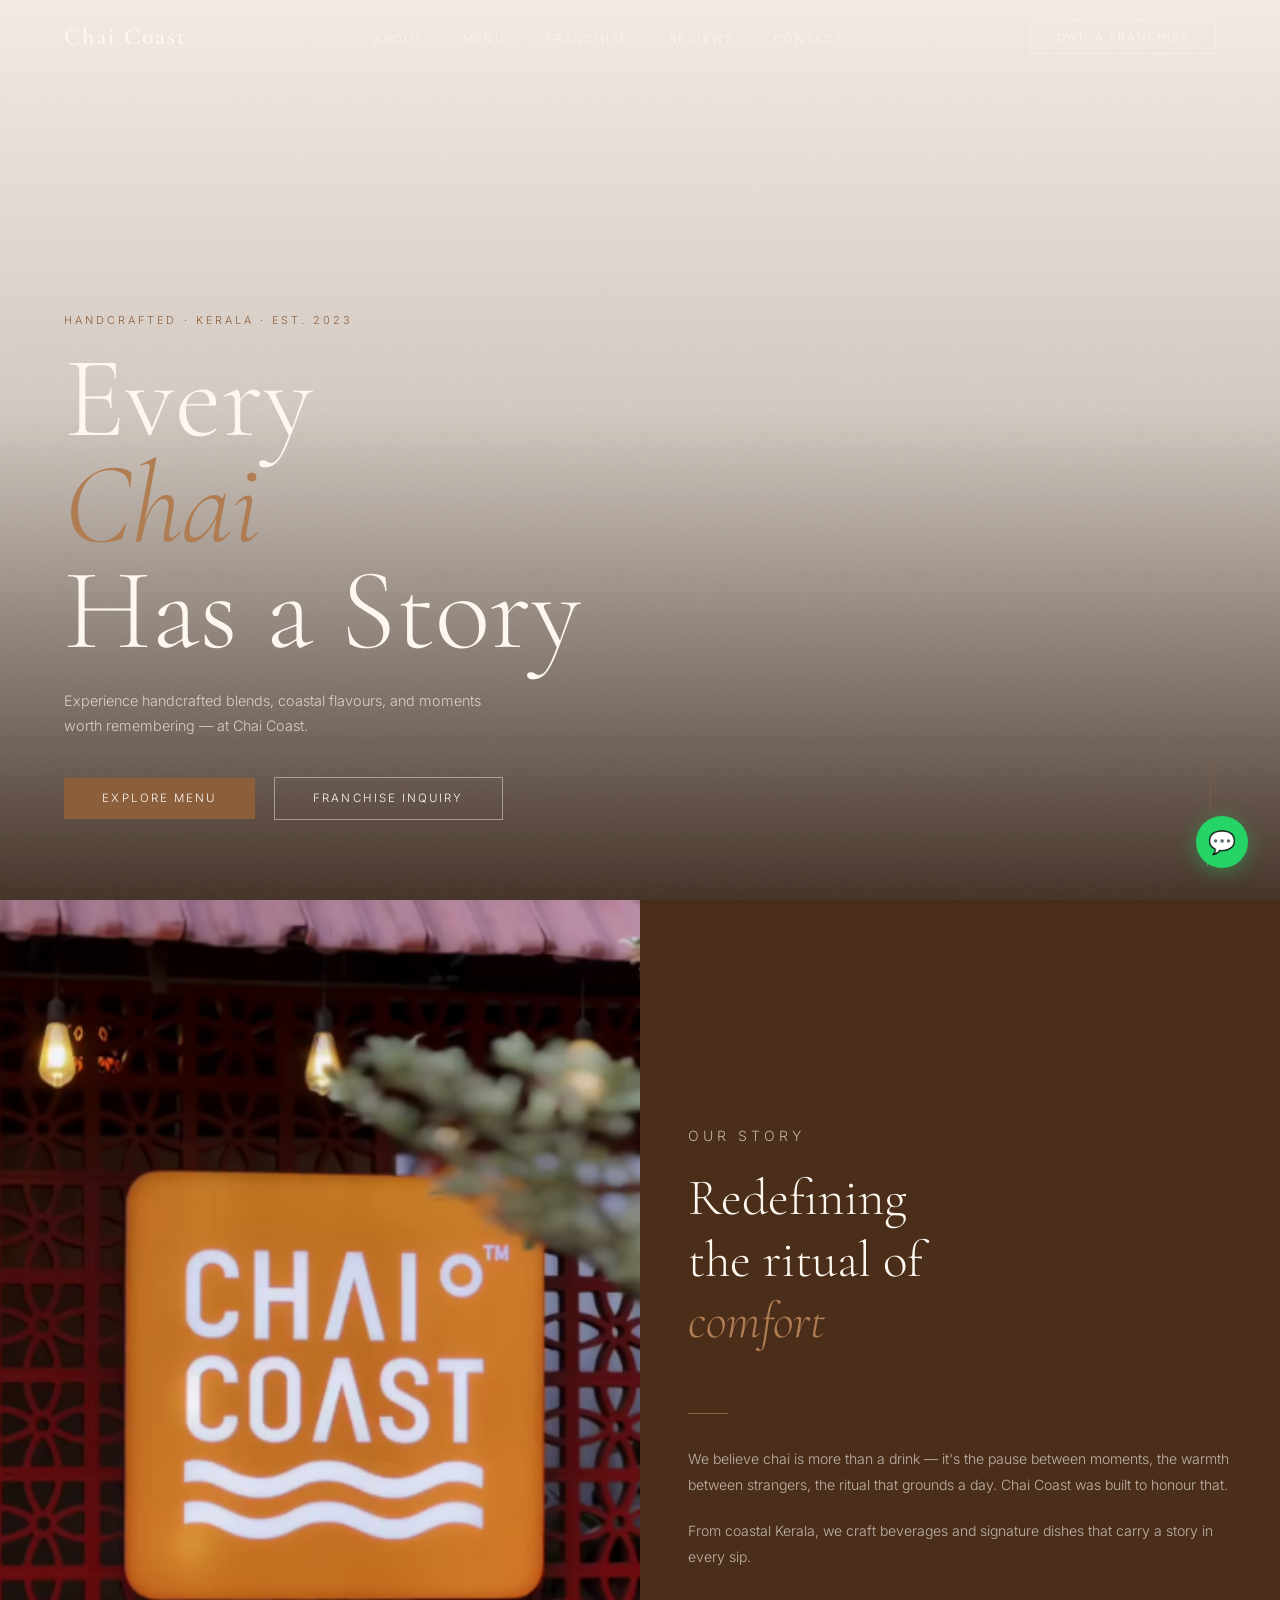
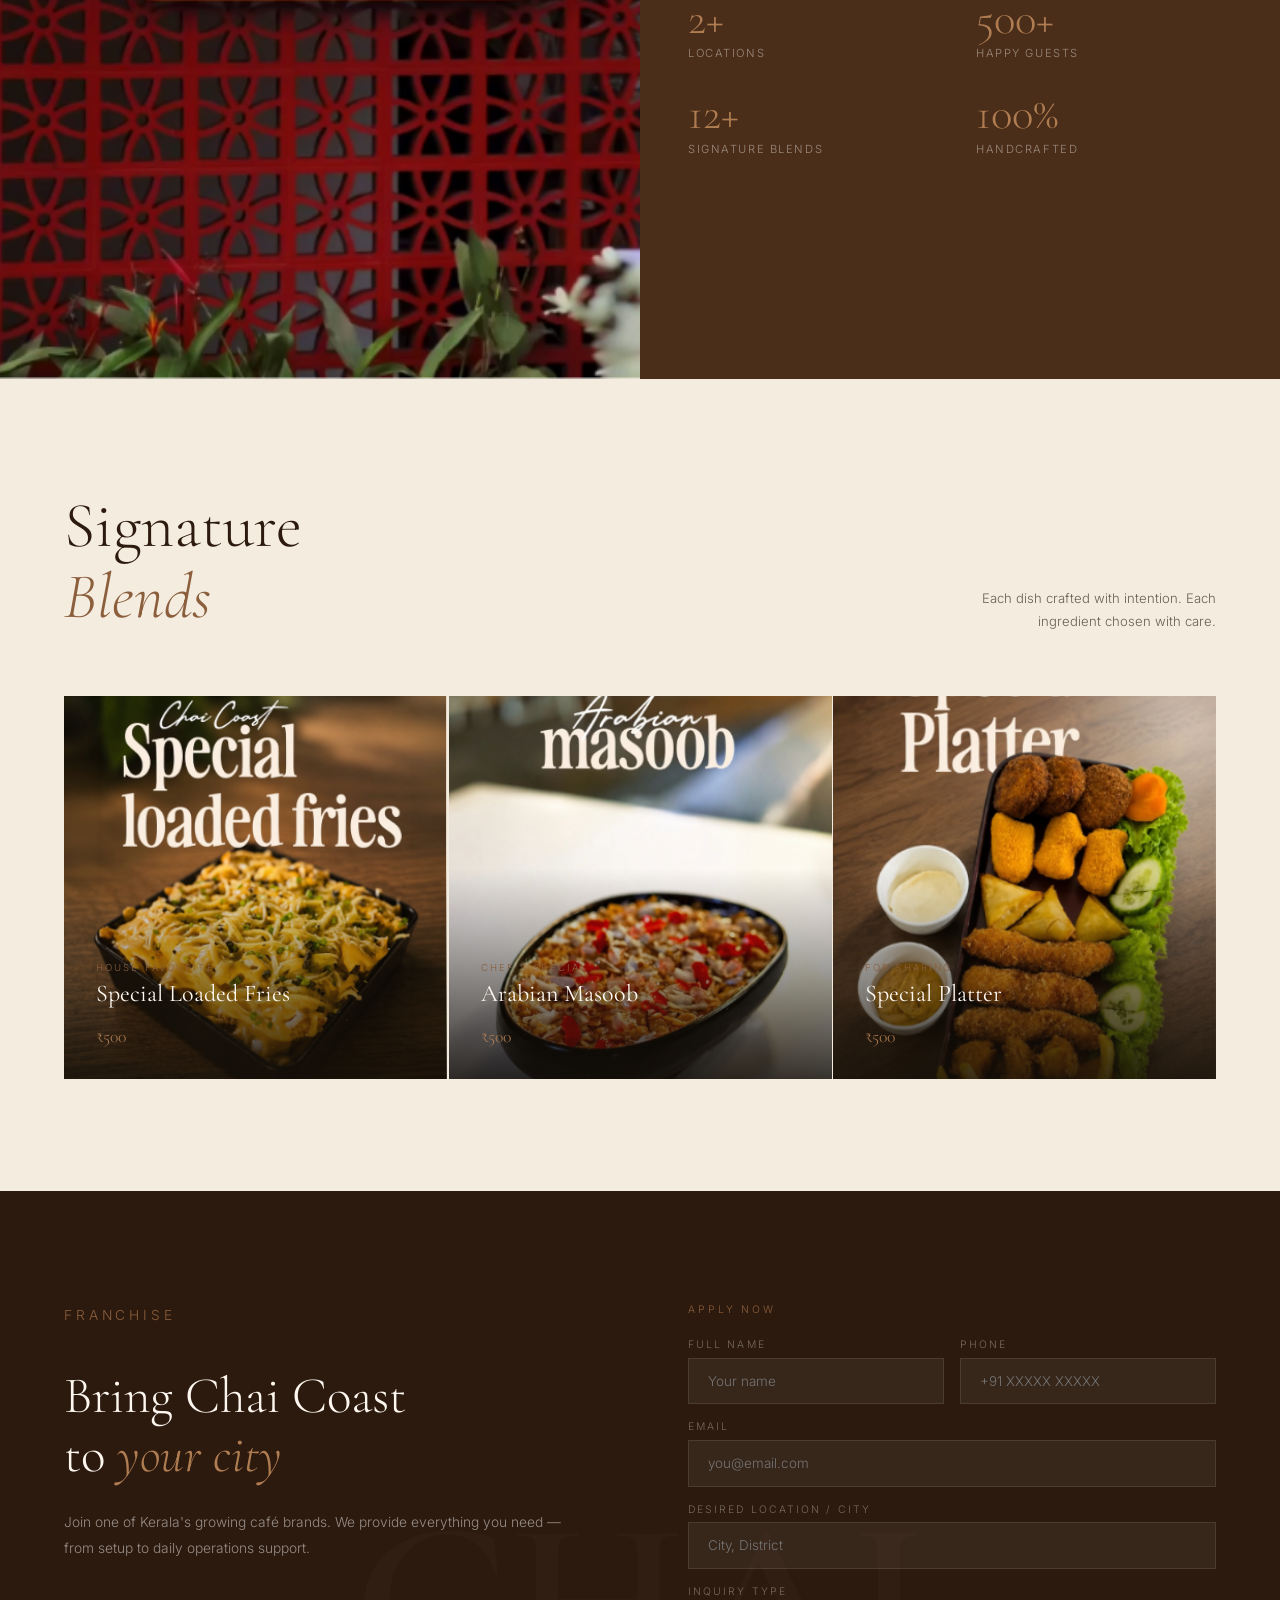
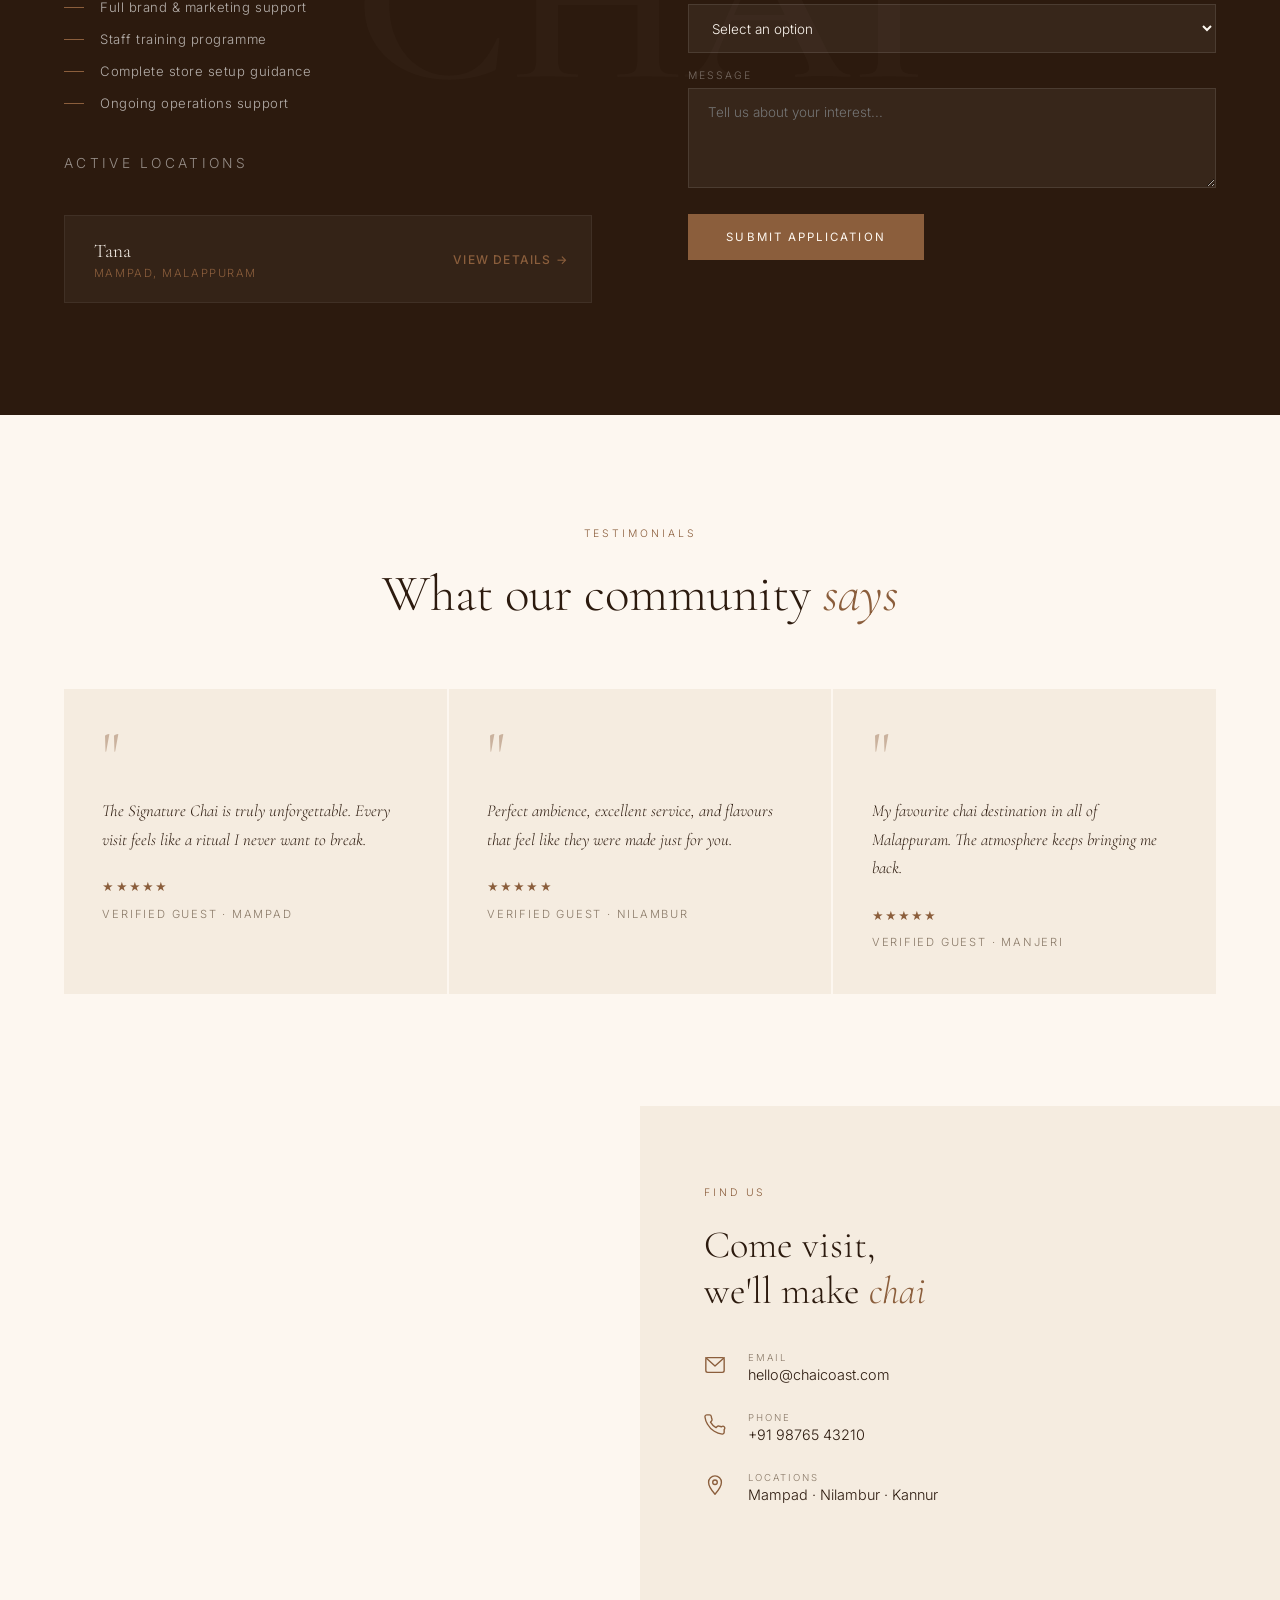
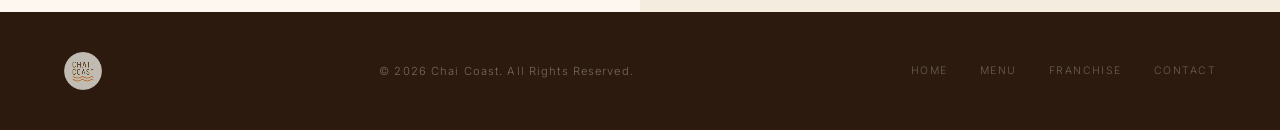
==== index.html @ b6e5e439 "Initial Commit" ====
<!DOCTYPE html>
<html lang="en">
<head>
  <meta charset="UTF-8" />
  <meta name="viewport" content="width=device-width, initial-scale=1.0"/>
  <title>Chai Coast | Every Chai Has a Story</title>
  <link rel="preconnect" href="https://fonts.googleapis.com"/>
  <link rel="preconnect" href="https://fonts.gstatic.com" crossorigin/>
  <link href="https://fonts.googleapis.com/css2?family=Cormorant+Garamond:ital,wght@0,300;0,400;0,600;1,300;1,400&family=Inter:wght@300;400;500&display=swap" rel="stylesheet"/>
  <link rel="stylesheet" href="style.css" />
  <link rel="shortcut icon" href="assets/favicon.png" type="image/png">
</head>
<body>

<!-- NAV -->
<nav id="navbar">
  <a href="#home" class="nav-logo">Chai Coast</a>
  <div class="hamburger" id="hamburger">
    <span></span>
    <span></span>
    <span></span>
  </div>
  <ul class="nav-links" id="navLinks">
    <li><a href="#about">About</a></li>
    <li><a href="#menu">Menu</a></li>
    <li><a href="#franchise">Franchise</a></li>
    <li><a href="#reviews">Reviews</a></li>
    <li><a href="#contact">Contact</a></li>
  </ul>
  <a href="#franchise" class="nav-cta">Own a Franchise</a>
</nav>

<!-- HERO -->
<section id="home">
  <div class="hero-bg">
    <!-- VIDEO HERO: add assets/hero-video.mp4 to auto-play video instead of photo -->
    <video id="heroVideo" autoplay muted loop playsinline poster="chai-glass.mp4">
      <source src="assets/chaiglass.mp4" type="video/mp4"/>
    </video>
    <div class="hero-photo-fallback"></div>
  </div>
  <div class="hero-grain"></div>
  <div class="hero-content">
    <p class="hero-eyebrow">Handcrafted · Kerala · Est. 2023</p>
    <h1 class="hero-title">Every<br><em>Chai</em><br>Has a Story</h1>
    <p class="hero-sub">Experience handcrafted blends, coastal flavours, and moments worth remembering — at Chai Coast.</p>
    <div class="hero-actions">
      <a href="#menu" class="btn-primary">Explore Menu</a>
      <a href="#franchise" class="btn-ghost">Franchise Inquiry</a>
    </div>
  </div>
  <div class="hero-scroll">
    <div class="scroll-line"></div>
    <span>Scroll</span>
  </div>
</section>

<!-- ABOUT -->
<section id="about">
  <div class="about-img reveal">
    <img src="assets/missionVission.png" alt="Chai Coast atmosphere" loading="lazy"/>
  </div>
  <div class="about-text">
    <p class="section-label reveal">Our Story</p>
    <h2 class="reveal reveal-delay-1">Redefining<br>the ritual of<br><em>comfort</em></h2>
    <div class="about-divider reveal reveal-delay-1"></div>
    <p class="reveal reveal-delay-2">We believe chai is more than a drink — it's the pause between moments, the warmth between strangers, the ritual that grounds a day. Chai Coast was built to honour that.</p>
    <p class="reveal reveal-delay-2">From coastal Kerala, we craft beverages and signature dishes that carry a story in every sip.</p>
    <div class="about-stats reveal reveal-delay-3">
      <div>
        <div class="stat-num">2+</div>
        <div class="stat-label">Locations</div>
      </div>
      <div>
        <div class="stat-num">500+</div>
        <div class="stat-label">Happy Guests</div>
      </div>
      <div>
        <div class="stat-num">12+</div>
        <div class="stat-label">Signature Blends</div>
      </div>
      <div>
        <div class="stat-num">100%</div>
        <div class="stat-label">Handcrafted</div>
      </div>
    </div>
  </div>
</section>

<!-- MENU -->
<section id="menu">
  <div class="menu-header">
    <h2 class="reveal">Signature<br><em>Blends</em></h2>
    <p class="reveal reveal-delay-1">Each dish crafted with intention. Each ingredient chosen with care.</p>
  </div>
  <div class="menu-grid">
    <div class="menu-item reveal">
      <img src="assets/loadedFries.png" alt="Special Loaded Fries" loading="lazy"/>
      <div class="menu-overlay">
        <span class="menu-tag">House Favourite</span>
        <div class="menu-name">Special Loaded Fries</div>
        <div class="menu-desc">Golden fries, rich cheese, our signature seasoning blend.</div>
        <div class="menu-price">₹500</div>
      </div>
    </div>
    <div class="menu-item reveal reveal-delay-1">
      <img src="assets/masoob.png" alt="Arabian Masoob" loading="lazy"/>
      <div class="menu-overlay">
        <span class="menu-tag">Chef's Special</span>
        <div class="menu-name">Arabian Masoob</div>
        <div class="menu-desc">Banana, cream, and nuts — a traditional dessert elevated.</div>
        <div class="menu-price">₹500</div>
      </div>
    </div>
    <div class="menu-item reveal reveal-delay-2">
      <img src="assets/platter.png" alt="Special Platter" loading="lazy"/>
      <div class="menu-overlay">
        <span class="menu-tag">For Sharing</span>
        <div class="menu-name">Special Platter</div>
        <div class="menu-desc">A curated mix of snacks, fries, and house dips.</div>
        <div class="menu-price">₹500</div>
      </div>
    </div>
  </div>
</section>

<!-- FRANCHISE -->
<section id="franchise">
  <div class="franchise-bg-text">CHAI</div>
  <div class="franchise-inner">
    <div class="franchise-left">
      <p class="section-label reveal">Franchise</p>
      <h2 class="reveal reveal-delay-1">Bring Chai Coast<br>to <em>your city</em></h2>
      <p class="reveal reveal-delay-2">Join one of Kerala's growing café brands. We provide everything you need — from setup to daily operations support.</p>
      <ul class="perks reveal reveal-delay-2">
        <li>Full brand & marketing support</li>
        <li>Staff training programme</li>
        <li>Complete store setup guidance</li>
        <li>Ongoing operations support</li>
      </ul>

      <div class="franchise-locations reveal reveal-delay-3">
        <p class="loc-label">Active Locations</p>
        <div class="loc-cards">
          <a href="tana-location.html" style="text-decoration: none; display: block; position: relative;">
            <div class="loc-card" style="padding-right: 8rem;">
              <div class="loc-name">Tana</div>
              <div class="loc-city">Mampad, Malappuram</div>
              <div style="position: absolute; right: 1.5rem; top: 50%; transform: translateY(-50%); color: var(--gold); font-size: 0.75rem; letter-spacing: 0.1em; text-transform: uppercase; font-weight: 500;">View Details →</div>
            </div>
          </a>
        </div>
      </div>
    </div>

    <div>
      <p class="section-label reveal" style="color: var(--gold);">Apply Now</p>
      <div class="franchise-form reveal reveal-delay-1">
        <div class="form-row">
          <div class="form-group">
            <label for="fname">Full Name</label>
            <input type="text" id="fname" placeholder="Your name"/>
          </div>
          <div class="form-group">
            <label for="fphone">Phone</label>
            <input type="tel" id="fphone" placeholder="+91 XXXXX XXXXX"/>
          </div>
        </div>
        <div class="form-group">
          <label for="femail">Email</label>
          <input type="email" id="femail" placeholder="you@email.com"/>
        </div>
        <div class="form-group">
          <label for="fcity">Desired Location / City</label>
          <input type="text" id="fcity" placeholder="City, District"/>
        </div>
        <div class="form-group">
          <label for="finquiry">Inquiry Type</label>
          <select id="finquiry">
            <option value="">Select an option</option>
            <option>Franchise Inquiry</option>
            <option>General Inquiry</option>
          </select>
        </div>
        <div class="form-group">
          <label for="fmsg">Message</label>
          <textarea id="fmsg" placeholder="Tell us about your interest..."></textarea>
        </div>
        <button class="btn-submit" onclick="submitForm()">Submit Application</button>
        <div class="form-success" id="formSuccess">✓ Application received. We'll be in touch shortly.</div>
      </div>
    </div>
  </div>
</section>

<!-- REVIEWS -->
<section id="reviews">
  <div class="reviews-header">
    <p class="section-label reveal">Testimonials</p>
    <h2 class="reveal reveal-delay-1">What our community <em>says</em></h2>
  </div>
  <div class="reviews-grid">
    <div class="review-card reveal">
      <div class="review-quote">"</div>
      <p class="review-text">The Signature Chai is truly unforgettable. Every visit feels like a ritual I never want to break.</p>
      <div class="review-stars">★★★★★</div>
      <div class="review-name">Verified Guest · Mampad</div>
    </div>
    <div class="review-card reveal reveal-delay-1">
      <div class="review-quote">"</div>
      <p class="review-text">Perfect ambience, excellent service, and flavours that feel like they were made just for you.</p>
      <div class="review-stars">★★★★★</div>
      <div class="review-name">Verified Guest · Nilambur</div>
    </div>
    <div class="review-card reveal reveal-delay-2">
      <div class="review-quote">"</div>
      <p class="review-text">My favourite chai destination in all of Malappuram. The atmosphere keeps bringing me back.</p>
      <div class="review-stars">★★★★★</div>
      <div class="review-name">Verified Guest · Manjeri</div>
    </div>
  </div>
</section>

<!-- CONTACT -->
<section id="contact">
  <div class="contact-map">
    <iframe
      src="https://www.google.com/maps/embed?pb=!1m18!1m12!1m3!1d3913.733296612082!2d76.06403399999999!3d11.207358!2m3!1f0!2f0!3f0!3m2!1i1024!2i768!4f13.1!3m3!1m2!1s0x3ba6470068281ad3%3A0x3e29abfb1c64a05d!2sChai%20Coast!5e0!3m2!1sen!2sin!4v1782309795916!5m2!1sen!2sin"
      allowfullscreen loading="lazy"
      referrerpolicy="no-referrer-when-downgrade">
    </iframe>
  </div>
  <div class="contact-info">
    <p class="section-label reveal">Find Us</p>
    <h2 class="reveal reveal-delay-1">Come visit,<br>we'll make <em>chai</em></h2>
    <div class="contact-item reveal reveal-delay-2">
      <div class="contact-icon"><svg viewBox="0 0 24 24"><rect x="2" y="4" width="20" height="16" rx="2"/><polyline points="2,4 12,13 22,4"/></svg></div>
      <div>
        <div class="contact-item-label">Email</div>
        <div class="contact-item-val"><a href="mailto:hello@chaicoast.com">hello@chaicoast.com</a></div>
      </div>
    </div>
    <div class="contact-item reveal reveal-delay-2">
      <div class="contact-icon"><svg viewBox="0 0 24 24"><path d="M22 16.92v3a2 2 0 0 1-2.18 2 19.79 19.79 0 0 1-8.63-3.07A19.5 19.5 0 0 1 4.07 11.5 19.79 19.79 0 0 1 1 2.96 2 2 0 0 1 2.96 1h3a2 2 0 0 1 2 1.72c.127.96.361 1.903.7 2.81a2 2 0 0 1-.45 2.11L7.09 8.91a16 16 0 0 0 6 6l1.27-1.27a2 2 0 0 1 2.11-.45c.907.339 1.85.573 2.81.7A2 2 0 0 1 22 16.92z"/></svg></div>
      <div>
        <div class="contact-item-label">Phone</div>
        <div class="contact-item-val"><a href="tel:+919876543210">+91 98765 43210</a></div>
      </div>
    </div>
    <div class="contact-item reveal reveal-delay-3">
      <div class="contact-icon"><svg viewBox="0 0 24 24"><path d="M12 2C8.13 2 5 5.13 5 9c0 5.25 7 13 7 13s7-7.75 7-13c0-3.87-3.13-7-7-7z"/><circle cx="12" cy="9" r="2.5"/></svg></div>
      <div>
        <div class="contact-item-label">Locations</div>
        <div class="contact-item-val">Mampad · Nilambur · Kannur</div>
      </div>
    </div>
  </div>
</section>

<!-- FOOTER -->
<footer>
  <div class="footer-logo"><img src="assets/favicon.png" alt="Chai Coast" class="logo-img logo-img--footer"/></div>
  <div class="footer-copy">© 2026 Chai Coast. All Rights Reserved.</div>
  <div class="footer-links">
    <a href="#home">Home</a>
    <a href="#menu">Menu</a>
    <a href="#franchise">Franchise</a>
    <a href="#contact">Contact</a>
  </div>
</footer>

<!-- FLOATING BUTTONS -->
<a href="https://wa.me/919876543210" class="wa-btn" target="_blank" rel="noopener" aria-label="WhatsApp">💬</a>
<div class="top-btn" id="topBtn" onclick="window.scrollTo({top:0,behavior:'smooth'})" aria-label="Back to top">↑</div>

<script src="script.js"></script>
</body>
</html>
---- style.css ----
*, *::before, *::after { margin: 0; padding: 0; box-sizing: border-box; }

:root {
  --ink:      #2c1a0e;
  --cream:    #f5ece0;
  --mist:     #ede0ce;
  --gold:     #8b5e3c;
  --gold-lt:  #b07d52;
  --sage:     #4a2e1a;
  --white:    #fdf7f0;
  --f-display: 'Cormorant Garamond', Georgia, serif;
  --f-body:    'Inter', system-ui, sans-serif;
}

html { scroll-behavior: smooth; }

body {
  background: var(--white);
  color: var(--ink);
  font-family: var(--f-body);
  font-weight: 300;
  overflow-x: hidden;
}


/* ── LOGO IMAGE ── */
.logo-img {
  height: 44px; width: auto;
  object-fit: contain;
  display: block;
  /* logo has cream bg — blend it away on dark surfaces */
  mix-blend-mode: normal;
}
.logo-img--footer {
  height: 38px;
  opacity: 0.7;
  filter: brightness(1.6) sepia(0.3);
}
/* on scrolled nav (light bg) logo looks natural */
nav.scrolled .logo-img { filter: none; }
/* on transparent nav (dark hero) lighten the logo slightly */
.nav-logo .logo-img { filter: brightness(1.1); }

/* ── SCROLLBAR ── */
::-webkit-scrollbar { width: 4px; }
::-webkit-scrollbar-track { background: var(--cream); }
::-webkit-scrollbar-thumb { background: var(--gold); }

/* ── NAV ── */
nav {
  position: fixed; top: 0; left: 0; width: 100%; z-index: 100;
  padding: 1.2rem 4rem;
  display: flex; align-items: center; justify-content: space-between;
  transition: background 0.4s, backdrop-filter 0.4s, box-shadow 0.4s;
}
nav.scrolled {
  background: rgba(253, 247, 240, 0.92);
  backdrop-filter: blur(16px);
  -webkit-backdrop-filter: blur(16px);
  box-shadow: 0 1px 0 rgba(184,145,58,0.15);
}
.nav-logo {
  font-family: var(--f-display);
  font-size: 1.5rem;
  font-weight: 600;
  letter-spacing: 0.08em;
  color: var(--white);
  text-decoration: none;
  transition: color 0.4s;
}
nav.scrolled .nav-logo { color: var(--ink); }
.nav-links { display: flex; gap: 2.5rem; list-style: none; }
.nav-links a {
  font-size: 0.72rem;
  letter-spacing: 0.18em;
  text-transform: uppercase;
  text-decoration: none;
  color: rgba(253,247,240,0.8);
  transition: color 0.3s;
}
nav.scrolled .nav-links a { color: var(--ink); }
.nav-links a:hover { color: var(--gold-lt); }
.nav-cta {
  font-size: 0.7rem;
  letter-spacing: 0.16em;
  text-transform: uppercase;
  padding: 0.6rem 1.6rem;
  border: 1px solid rgba(253,247,240,0.45);
  color: var(--white);
  text-decoration: none;
  transition: all 0.3s;
}
nav.scrolled .nav-cta { border-color: var(--gold); color: var(--gold); }
.nav-cta:hover { background: var(--gold); color: var(--white) !important; border-color: var(--gold); }

/* Hamburger Menu */
.hamburger {
  display: none;
  flex-direction: column;
  gap: 5px;
  cursor: pointer;
  z-index: 101;
}
.hamburger span {
  width: 25px;
  height: 2px;
  background-color: var(--white);
  transition: all 0.3s ease;
}
nav.scrolled .hamburger span { background-color: var(--ink); }

.hamburger.active span:nth-child(1) { transform: translateY(7px) rotate(45deg); }
.hamburger.active span:nth-child(2) { opacity: 0; }
.hamburger.active span:nth-child(3) { transform: translateY(-7px) rotate(-45deg); }

/* ── HERO ── */
#home {
  position: relative;
  height: 100vh; min-height: 640px;
  display: flex; flex-direction: column;
  justify-content: flex-end;
  padding: 0 4rem 5rem;
  overflow: hidden;
}
.hero-bg {
  position: absolute; inset: 0;
  overflow: hidden;
}
/* Video fills the hero, same zoom animation */
#heroVideo {
  position: absolute; inset: 0;
  width: 100%; height: 100%;
  object-fit: cover;
  transform: scale(1.06);
  animation: heroZoom 12s ease-out forwards;
  z-index: 0;
}
/* Photo fallback — shows when video file is missing */
.hero-photo-fallback {
  position: absolute; inset: 0; z-index: 1;
  background: url('chai-cup-hero.jpeg') center/cover no-repeat;
  transform: scale(1.06);
  animation: heroZoom 12s ease-out forwards;
}
/* When video loads successfully, hide the photo */
#heroVideo:not([error]) ~ .hero-photo-fallback {
  display: none;
}
/* Dark-brown-to-transparent gradient overlay on top of both */
.hero-bg::after {
  content: '';
  position: absolute; inset: 0; z-index: 2;
  background: linear-gradient(to top, rgba(44,26,14,0.88) 0%, rgba(44,26,14,0.2) 55%, rgba(44,26,14,0.05) 100%);
}
@keyframes heroZoom {
  from { transform: scale(1.06); }
  to   { transform: scale(1.00); }
}
.hero-grain {
  position: absolute; inset: 0; pointer-events: none; z-index: 3;
  background-image: url("data:image/svg+xml,%3Csvg viewBox='0 0 256 256' xmlns='http://www.w3.org/2000/svg'%3E%3Cfilter id='noise'%3E%3CfeTurbulence type='fractalNoise' baseFrequency='0.9' numOctaves='4' stitchTiles='stitch'/%3E%3C/filter%3E%3Crect width='100%25' height='100%25' filter='url(%23noise)' opacity='0.04'/%3E%3C/svg%3E");
  opacity: 0.35;
}
.hero-content { position: relative; z-index: 4; }
.hero-eyebrow {
  font-size: 0.68rem;
  letter-spacing: 0.28em;
  text-transform: uppercase;
  color: var(--gold);
  margin-bottom: 1.2rem;
  opacity: 0;
  transform: translateY(16px);
  animation: fadeUp 0.8s 0.4s ease forwards;
}
.hero-title {
  font-family: var(--f-display);
  font-size: clamp(3.5rem, 9vw, 8rem);
  font-weight: 300;
  line-height: 0.92;
  color: var(--white);
  margin-bottom: 1.6rem;
  opacity: 0;
  transform: translateY(24px);
  animation: fadeUp 0.9s 0.6s ease forwards;
}
.hero-title em {
  font-style: italic;
  color: var(--gold-lt);
}
.hero-sub {
  font-size: 0.9rem;
  font-weight: 300;
  color: rgba(253,247,240,0.72);
  max-width: 420px;
  line-height: 1.7;
  margin-bottom: 2.4rem;
  opacity: 0;
  transform: translateY(16px);
  animation: fadeUp 0.8s 0.85s ease forwards;
}
.hero-actions {
  display: flex; gap: 1.2rem; align-items: center;
  opacity: 0;
  transform: translateY(16px);
  animation: fadeUp 0.8s 1.05s ease forwards;
}
.btn-primary {
  display: inline-block;
  padding: 0.85rem 2.4rem;
  background: var(--gold);
  color: var(--white);
  font-size: 0.72rem;
  letter-spacing: 0.18em;
  text-transform: uppercase;
  text-decoration: none;
  transition: background 0.3s, transform 0.2s;
}
.btn-primary:hover { background: var(--gold-lt); transform: translateY(-1px); }
.btn-ghost {
  display: inline-block;
  padding: 0.85rem 2.4rem;
  border: 1px solid rgba(253,247,240,0.45);
  color: var(--white);
  font-size: 0.72rem;
  letter-spacing: 0.18em;
  text-transform: uppercase;
  text-decoration: none;
  transition: border-color 0.3s, background 0.3s;
}
.btn-ghost:hover { border-color: var(--gold-lt); background: rgba(176,125,82,0.15); }
.hero-scroll {
  position: absolute; bottom: 2rem; right: 4rem; z-index: 2;
  display: flex; flex-direction: column; align-items: center; gap: 0.6rem;
  opacity: 0; animation: fadeUp 0.8s 1.4s ease forwards;
}
.hero-scroll span {
  font-size: 0.6rem; letter-spacing: 0.22em; text-transform: uppercase;
  color: rgba(253,247,240,0.45); writing-mode: vertical-rl;
}
.scroll-line {
  width: 1px; height: 48px; background: var(--gold); opacity: 0.5;
  animation: scrollPulse 2s 2s ease-in-out infinite;
}
@keyframes scrollPulse {
  0%,100% { transform: scaleY(1); opacity: 0.5; }
  50%      { transform: scaleY(0.5); opacity: 0.2; }
}

/* ── ABOUT ── */
#about {
  display: grid; 
  grid-template-columns: 1fr 1fr;
  min-height: auto;
}
.about-img {
  position: relative; overflow: hidden;
}
.about-img img {
  width: 100%; height: 100%; object-fit: cover;
  transition: transform 0.8s ease;
}
.about-img:hover img { transform: scale(1.03); }
.about-text {
  background: var(--sage);
  padding: 2rem 3rem;
  display: flex; 
  flex-direction: column; justify-content: center;
}
.section-label {
  font-size: 0.65rem;
  letter-spacing: 0.28em;
  text-transform: uppercase;
  color: var(--gold);
  margin-bottom: 1.4rem;
}
.about-text h2 {
  font-family: var(--f-display);
  font-size: clamp(2rem, 4vw, 3.2rem);
  font-weight: 300;
  color: var(--white);
  line-height: 1.2;
  margin-bottom: 1.8rem;
}
.about-text h2 em { font-style: italic; color: var(--gold-lt); }
.about-text p {
  font-size: 0.88rem; line-height: 1.85;
  color: rgba(253,250,246,0.65);
  margin-bottom: 1.2rem;
}
.about-divider {
  width: 40px; height: 1px; background: var(--gold); margin: 2rem 0;
}
.about-stats {
  display: grid; grid-template-columns: 1fr 1fr; gap: 2rem; margin-top: 0.5rem;
}
.stat-num {
  font-family: var(--f-display);
  font-size: 2.8rem; font-weight: 300; color: var(--gold-lt); line-height: 1;
}
.stat-label {
  font-size: 0.7rem; letter-spacing: 0.14em; text-transform: uppercase;
  color: rgba(253,250,246,0.45); margin-top: 0.3rem;
}

/* ── MENU ── */
#menu {
  background: var(--cream);
  padding: 7rem 4rem;
}
.menu-header {
  display: flex; justify-content: space-between; align-items: flex-end;
  margin-bottom: 4rem;
}
.menu-header h2 {
  font-family: var(--f-display);
  font-size: clamp(2.4rem, 5vw, 4rem);
  font-weight: 300; line-height: 1.1;
}
.menu-header h2 em { font-style: italic; color: var(--gold); }
.menu-header p {
  font-size: 0.82rem; color: #6a5f50; line-height: 1.7; max-width: 280px; text-align: right;
}
.menu-grid {
  display: grid;
  grid-template-columns: repeat(3, 1fr);
  gap: 1.5px;
}
.menu-item {
  position: relative; overflow: hidden;
  background: var(--mist);
  cursor: pointer;
  aspect-ratio: 1 / 1;
}
.menu-item img {
  width: 100%; height: 100%;
  object-fit: cover; display: block;
  transition: transform 0.7s cubic-bezier(0.25, 0.46, 0.45, 0.94);
}
.menu-item:hover img { transform: scale(1.06); }
.menu-overlay {
  position: absolute; inset: 0;
  background: linear-gradient(to top, rgba(20,15,8,0.85) 0%, transparent 55%);
  display: flex; flex-direction: column; justify-content: flex-end;
  padding: 2rem;
  transition: background 0.4s;
}
.menu-item:hover .menu-overlay {
  background: linear-gradient(to top, rgba(20,15,8,0.92) 0%, rgba(20,15,8,0.2) 60%);
}
.menu-tag {
  font-size: 0.6rem; letter-spacing: 0.22em; text-transform: uppercase;
  color: var(--gold); margin-bottom: 0.4rem;
}
.menu-name {
  font-family: var(--f-display);
  font-size: 1.5rem; font-weight: 400; color: var(--white); line-height: 1.2;
  margin-bottom: 0.3rem;
}
.menu-desc {
  font-size: 0.76rem; color: rgba(253,250,246,0.6); line-height: 1.6;
  margin-bottom: 0.8rem;
  max-height: 0; overflow: hidden;
  transition: max-height 0.4s ease, opacity 0.4s ease;
  opacity: 0;
}
.menu-item:hover .menu-desc { max-height: 60px; opacity: 1; }
.menu-price {
  font-family: var(--f-display);
  font-size: 1.1rem; color: var(--gold-lt);
}

/* ── FRANCHISE ── */
#franchise {
  padding: 7rem 4rem;
  background: #2c1a0e;
  position: relative; overflow: hidden;
}
.franchise-bg-text {
  position: absolute; top: 50%; left: 50%;
  transform: translate(-50%, -50%);
  font-family: var(--f-display);
  font-size: 18vw; font-weight: 600; color: rgba(255,255,255,0.02);
  white-space: nowrap; pointer-events: none; user-select: none;
}
.franchise-inner {
  position: relative; z-index: 1;
  display: grid; grid-template-columns: 1fr 1fr; gap: 6rem; align-items: start;
}
.franchise-left .section-label { color: var(--gold); }
.franchise-left h2 {
  font-family: var(--f-display);
  font-size: clamp(2.2rem, 4vw, 3.4rem);
  font-weight: 300; color: var(--white); line-height: 1.15;
  margin-bottom: 1.6rem;
}
.franchise-left h2 em { font-style: italic; color: var(--gold-lt); }
.franchise-left p {
  font-size: 0.86rem; line-height: 1.85;
  color: rgba(255,255,255,0.5); margin-bottom: 2.4rem;
}
.perks {
  list-style: none; display: flex; flex-direction: column; gap: 1rem;
  margin-bottom: 2.5rem;
}
.perks li {
  display: flex; align-items: center; gap: 1rem;
  font-size: 0.82rem; color: rgba(255,255,255,0.65);
  letter-spacing: 0.04em;
}
.perks li::before {
  content: '';
  width: 20px; height: 1px;
  background: var(--gold); flex-shrink: 0;
}
.franchise-locations {
  margin-top: 2rem;
}
.loc-label {
  font-size: 0.6rem; letter-spacing: 0.24em; text-transform: uppercase;
  color: rgba(255,255,255,0.3); margin-bottom: 1rem;
}
.loc-cards { display: flex; flex-direction: column; gap: 1px; }
.loc-card {
  background: rgba(255,255,255,0.04);
  border: 1px solid rgba(255,255,255,0.06);
  padding: 1.4rem 1.8rem;
  transition: background 0.3s, border-color 0.3s;
}
.loc-card:hover { background: rgba(184,145,58,0.08); border-color: rgba(184,145,58,0.3); }
.loc-name {
  font-family: var(--f-display);
  font-size: 1.2rem; color: var(--white); margin-bottom: 0.2rem;
}
.loc-city {
  font-size: 0.7rem; letter-spacing: 0.14em; color: var(--gold); text-transform: uppercase;
}

/* ── FORM ── */
.franchise-form { display: flex; flex-direction: column; gap: 1rem; }
.form-group { display: flex; flex-direction: column; gap: 0.4rem; }
.form-group label {
  font-size: 0.65rem; letter-spacing: 0.2em; text-transform: uppercase;
  color: rgba(255,255,255,0.35);
}
.form-group input,
.form-group select,
.form-group textarea {
  background: rgba(255,255,255,0.05);
  border: 1px solid rgba(255,255,255,0.1);
  color: var(--white);
  padding: 0.9rem 1.2rem;
  font-family: var(--f-body);
  font-size: 0.84rem; font-weight: 300;
  outline: none;
  transition: border-color 0.3s, background 0.3s;
  width: 100%;
}
.form-group input:focus,
.form-group select:focus,
.form-group textarea:focus {
  border-color: var(--gold);
  background: rgba(184,145,58,0.05);
}
.form-group select option { background: var(--ink); }
.form-group textarea { resize: vertical; min-height: 100px; }
.form-row { display: grid; grid-template-columns: 1fr 1fr; gap: 1rem; }
.btn-submit {
  margin-top: 0.6rem;
  padding: 1rem 2.4rem;
  background: var(--gold);
  color: var(--white);
  font-family: var(--f-body);
  font-size: 0.72rem; font-weight: 400;
  letter-spacing: 0.18em; text-transform: uppercase;
  border: none; cursor: pointer;
  transition: background-color 0.3s, transform 0.2s;
  align-self: flex-start;
}
.btn-submit:hover { background: var(--gold-lt); transform: translateY(-1px); }
.form-success {
  display: none;
  font-size: 0.82rem; color: var(--gold);
  padding: 1rem; border: 1px solid rgba(184,145,58,0.3);
  text-align: center; letter-spacing: 0.06em;
}

/* ── TANA LOCATION PAGE STYLES ── */
.location-hero {
  padding: 8rem 4rem 4rem;
  text-align: center;
  background: var(--cream);
}
.location-title {
  font-family: var(--f-display);
  font-size: 3.5rem;
  margin-bottom: 1rem;
}
.location-subtitle {
  font-size: 1rem;
  letter-spacing: 0.15em;
  text-transform: uppercase;
  color: var(--gold);
  margin-bottom: 3rem;
}
.photo-grid {
  display: grid;
  grid-template-columns: repeat(3, 1fr);
  gap: 1rem;
  padding: 0 4rem 4rem;
  background: var(--cream);
}
.photo-grid img {
  width: 100%;
  height: 350px;
  object-fit: cover;
  border-radius: 4px;
}
.photo-placeholder {
  background: var(--mist);
  height: 350px;
  border-radius: 4px;
  display: flex;
  align-items: center;
  justify-content: center;
  color: var(--gold);
  font-size: 1.2rem;
  font-family: var(--f-display);
}
.franchise-details {
  padding: 4rem;
  background: var(--white);
  text-align: center;
  max-width: 800px;
  margin: 0 auto;
}
.franchise-details h2 {
  font-family: var(--f-display);
  font-size: 2.5rem;
  margin-bottom: 1.5rem;
}
.franchise-details p {
  font-size: 1rem;
  line-height: 1.8;
  color: var(--ink);
  margin-bottom: 2rem;
}

/* ── TANA MOBILE RESPONSIVENESS ── */
@media (max-width: 900px) {
  .photo-grid {
    grid-template-columns: 1fr;
    padding: 0 1.5rem 4rem;
  }
  .location-hero {
    padding: 6rem 1.5rem 3rem;
  }
  .franchise-details {
    padding: 3rem 1.5rem;
  }
}

/* ── REVIEWS ── */
#reviews {
  padding: 7rem 4rem;
  background: var(--white);
}
.reviews-header {
  text-align: center; margin-bottom: 4rem;
}
.reviews-header h2 {
  font-family: var(--f-display);
  font-size: clamp(2rem, 4vw, 3.2rem);
  font-weight: 300;
}
.reviews-header h2 em { font-style: italic; color: var(--gold); }
.reviews-grid {
  display: grid; grid-template-columns: repeat(3, 1fr); gap: 2px;
}
.review-card {
  padding: 2.8rem 2.4rem;
  background: var(--cream);
  position: relative;
  transition: background 0.3s;
}
.review-card:hover { background: var(--mist); }
.review-quote {
  font-family: var(--f-display);
  font-size: 4rem; line-height: 0.7;
  color: var(--gold); opacity: 0.4;
  margin-bottom: 1.2rem;
}
.review-text {
  font-family: var(--f-display);
  font-size: 1.05rem; font-style: italic;
  line-height: 1.7; color: var(--ink);
  margin-bottom: 1.6rem;
}
.review-stars { color: var(--gold); font-size: 0.7rem; letter-spacing: 0.1em; margin-bottom: 0.8rem; }
.review-name {
  font-size: 0.7rem; letter-spacing: 0.16em; text-transform: uppercase;
  color: #8a7a68;
}

/* ── CONTACT ── */
#contact {
  display: grid; grid-template-columns: 1fr 1fr;
}
.contact-map { min-height: 420px; }
.contact-map iframe { width: 100%; height: 100%; border: none; display: block; filter: sepia(20%) contrast(90%); }
.contact-info {
  background: var(--cream); padding: 5rem 4rem;
  display: flex; flex-direction: column; justify-content: center;
}
.contact-info h2 {
  font-family: var(--f-display);
  font-size: 2.4rem; font-weight: 300; margin-bottom: 2.4rem;
}
.contact-info h2 em { font-style: italic; color: var(--gold); }
.contact-item {
  display: flex; gap: 1.4rem; align-items: flex-start;
  margin-bottom: 1.8rem;
}
.contact-icon {
  width: 22px; height: 22px; flex-shrink: 0;
  margin-top: 0.1rem;
  color: var(--gold);
}
.contact-icon svg {
  width: 100%; height: 100%;
  stroke: var(--gold); fill: none;
  stroke-width: 1.5; stroke-linecap: round; stroke-linejoin: round;
}
.contact-item-label {
  font-size: 0.6rem; letter-spacing: 0.2em; text-transform: uppercase;
  color: #8a7a68; margin-bottom: 0.2rem;
}
.contact-item-val {
  font-size: 0.9rem; color: var(--ink);
}
.contact-item-val a { color: inherit; text-decoration: none; }
.contact-item-val a:hover { color: var(--gold); }

/* ── FOOTER ── */
footer {
  background: #2c1a0e; color: rgba(255,255,255,0.35);
  padding: 2.5rem 4rem;
  display: flex; align-items: center; justify-content: space-between;
}
.footer-logo {
  font-family: var(--f-display);
  font-size: 1.2rem; color: rgba(255,255,255,0.5); font-weight: 300;
}
.footer-copy { font-size: 0.7rem; letter-spacing: 0.1em; }
.footer-links { display: flex; gap: 2rem; }
.footer-links a {
  font-size: 0.65rem; letter-spacing: 0.14em; text-transform: uppercase;
  color: rgba(255,255,255,0.3); text-decoration: none; transition: color 0.3s;
}
.footer-links a:hover { color: var(--gold); }



/* ── WHATSAPP ── */
.wa-btn {
  position: fixed; bottom: 2rem; right: 2rem; z-index: 99;
  width: 52px; height: 52px; background: #25D366;
  border-radius: 50%; display: flex; align-items: center; justify-content: center;
  box-shadow: 0 4px 20px rgba(37,211,102,0.4);
  text-decoration: none; font-size: 1.4rem;
  transition: transform 0.3s, box-shadow 0.3s;
}
.wa-btn:hover { transform: scale(1.1); box-shadow: 0 6px 28px rgba(37,211,102,0.5); }

/* ── BACK TO TOP ── */
.top-btn {
  position: fixed; bottom: 5.4rem; right: 2rem; z-index: 99;
  width: 36px; height: 36px;
  background: #2c1a0e; border: 1px solid rgba(255,255,255,0.12);
  display: flex; align-items: center; justify-content: center;
  cursor: pointer; opacity: 0; transition: opacity 0.3s, background 0.3s;
  font-size: 0.8rem; color: var(--white);
}
.top-btn.visible { opacity: 1; }
.top-btn:hover { background: var(--gold); }

/* ── ANIMATIONS ── */
@keyframes fadeUp {
  from { opacity: 0; transform: translateY(20px); }
  to   { opacity: 1; transform: translateY(0); }
}
.reveal {
  opacity: 0; transform: translateY(32px);
  transition: opacity 0.7s ease, transform 0.7s ease;
}
.reveal.visible { opacity: 1; transform: translateY(0); }
.reveal-delay-1 { transition-delay: 0.1s; }
.reveal-delay-2 { transition-delay: 0.2s; }
.reveal-delay-3 { transition-delay: 0.3s; }

/* ── MOBILE ── */
@media (max-width: 900px) {
  nav { padding: 1rem 1.5rem; }
  .hamburger { display: flex; }
  .nav-links {
    position: fixed;
    top: 0; right: -100%;
    width: 75%; height: 100vh;
    background: rgba(253, 247, 240, 0.98);
    backdrop-filter: blur(10px);
    display: flex; flex-direction: column;
    align-items: center; justify-content: center;
    gap: 3rem;
    transition: right 0.4s ease;
    z-index: 100;
    box-shadow: -5px 0 20px rgba(0,0,0,0.1);
  }
  .nav-links.active { right: 0; }
  .nav-links a { color: var(--ink); font-size: 1.2rem; }
  .nav-cta { display: none; }
  #home { padding: 0 1.5rem 4rem; }
  #about { grid-template-columns: 1fr; }
  .about-img { min-height: 300px; }
  .about-text { padding: 3.5rem 1.8rem; }
  #menu { padding: 5rem 1.5rem; }
  .menu-header { flex-direction: column; align-items: flex-start; gap: 1rem; }
  .menu-header p { text-align: left; }
  .menu-grid { grid-template-columns: 1fr; }
  .menu-item:first-child { grid-row: span 1; }
  #franchise { padding: 5rem 1.5rem; }
  .franchise-inner { grid-template-columns: 1fr; gap: 3rem; }
  .form-row { grid-template-columns: 1fr; }
  #reviews { padding: 5rem 1.5rem; }
  .reviews-grid { grid-template-columns: 1fr; }
  #contact { grid-template-columns: 1fr; }
  .contact-map { min-height: 280px; }
  .contact-info { padding: 3rem 1.8rem; }
  footer { flex-direction: column; gap: 1rem; text-align: center; padding: 2rem 1.5rem; }
  .footer-links { justify-content: center; }
}

@media (prefers-reduced-motion: reduce) {
  *, *::before, *::after { animation: none !important; transition: none !important; }
}
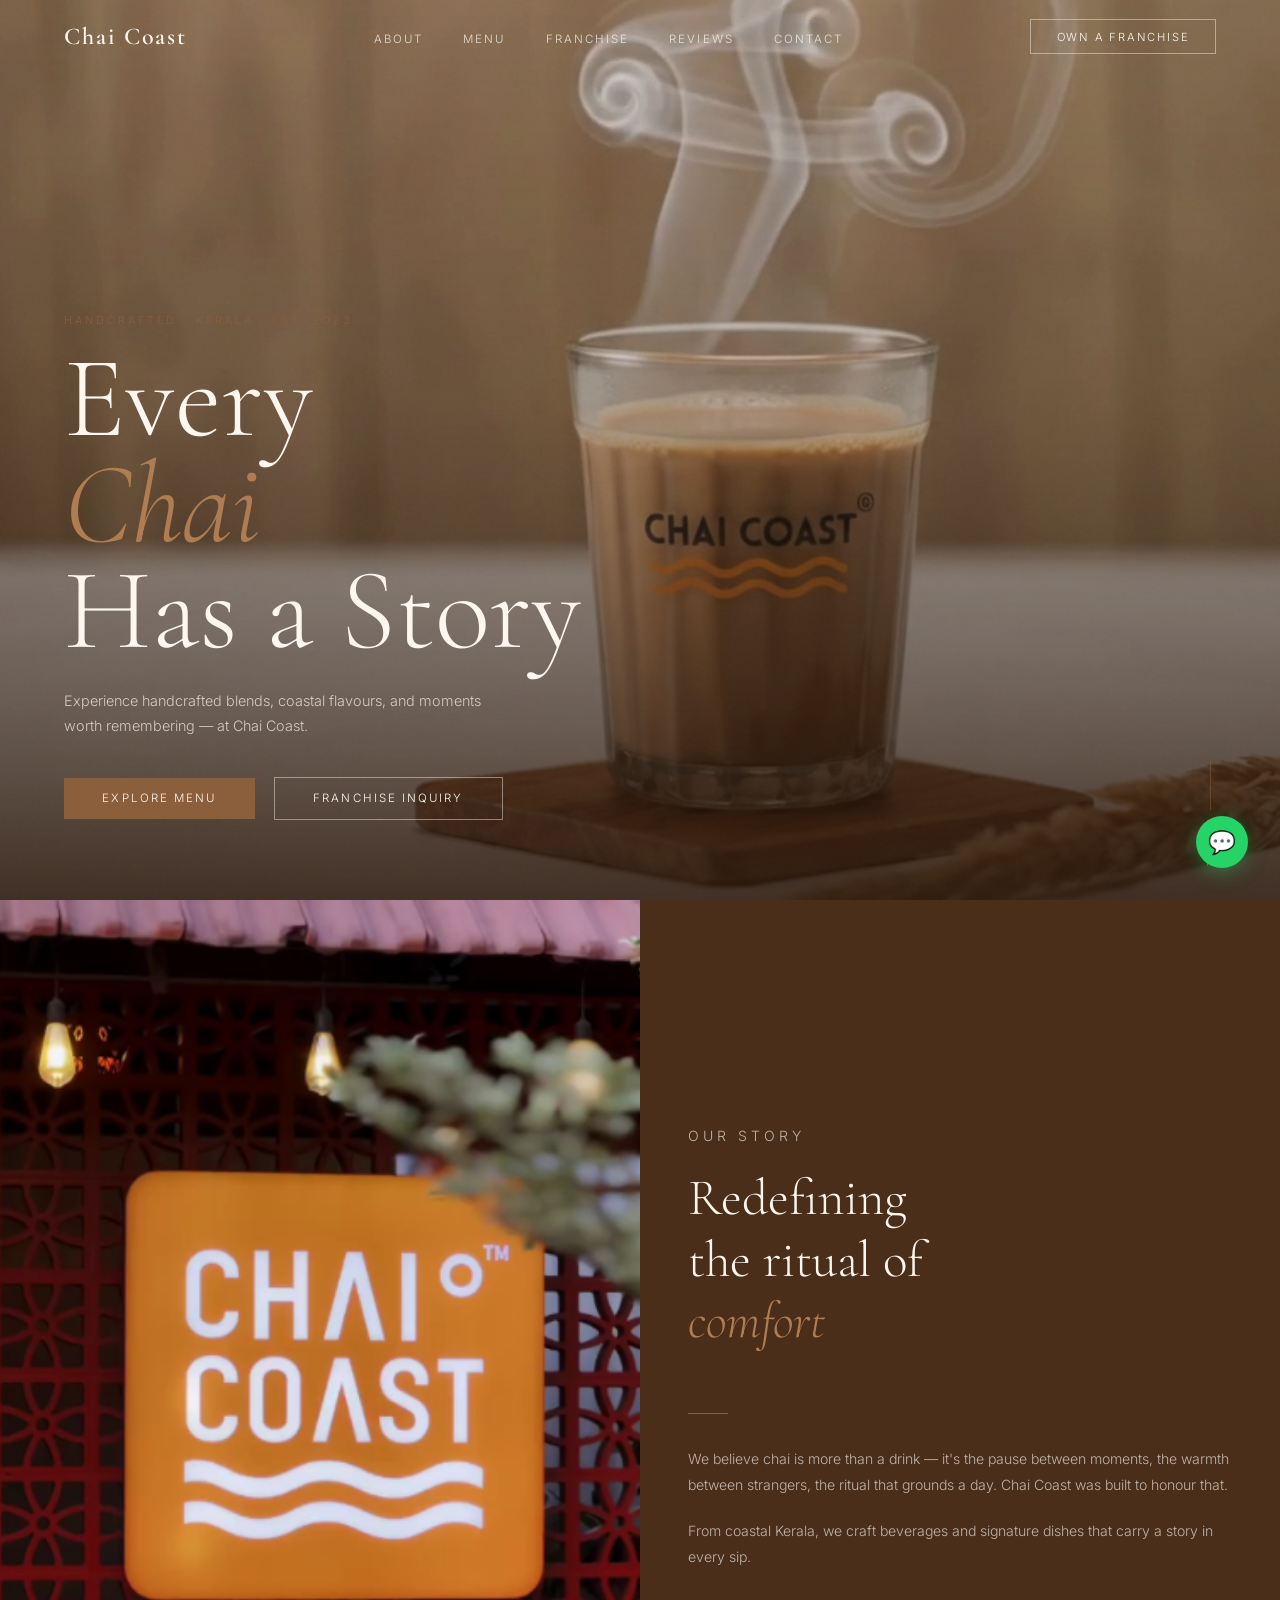
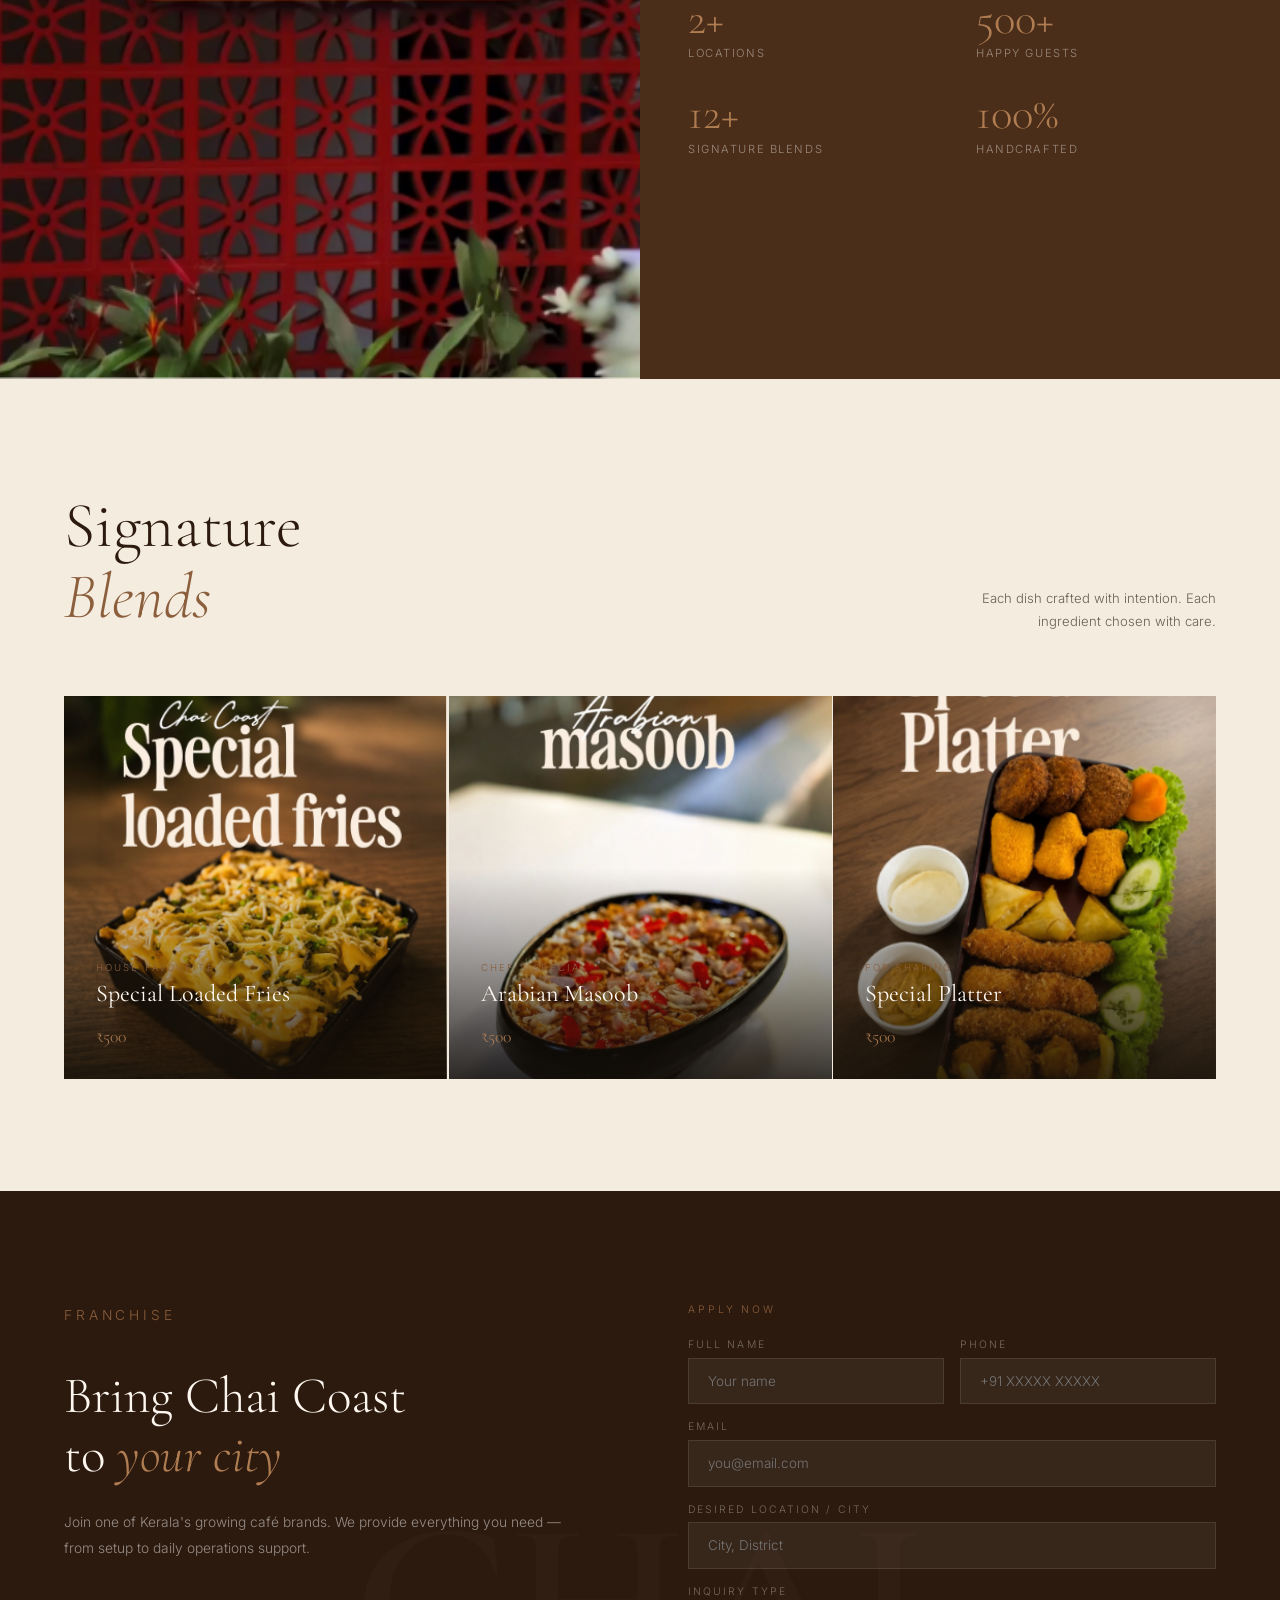
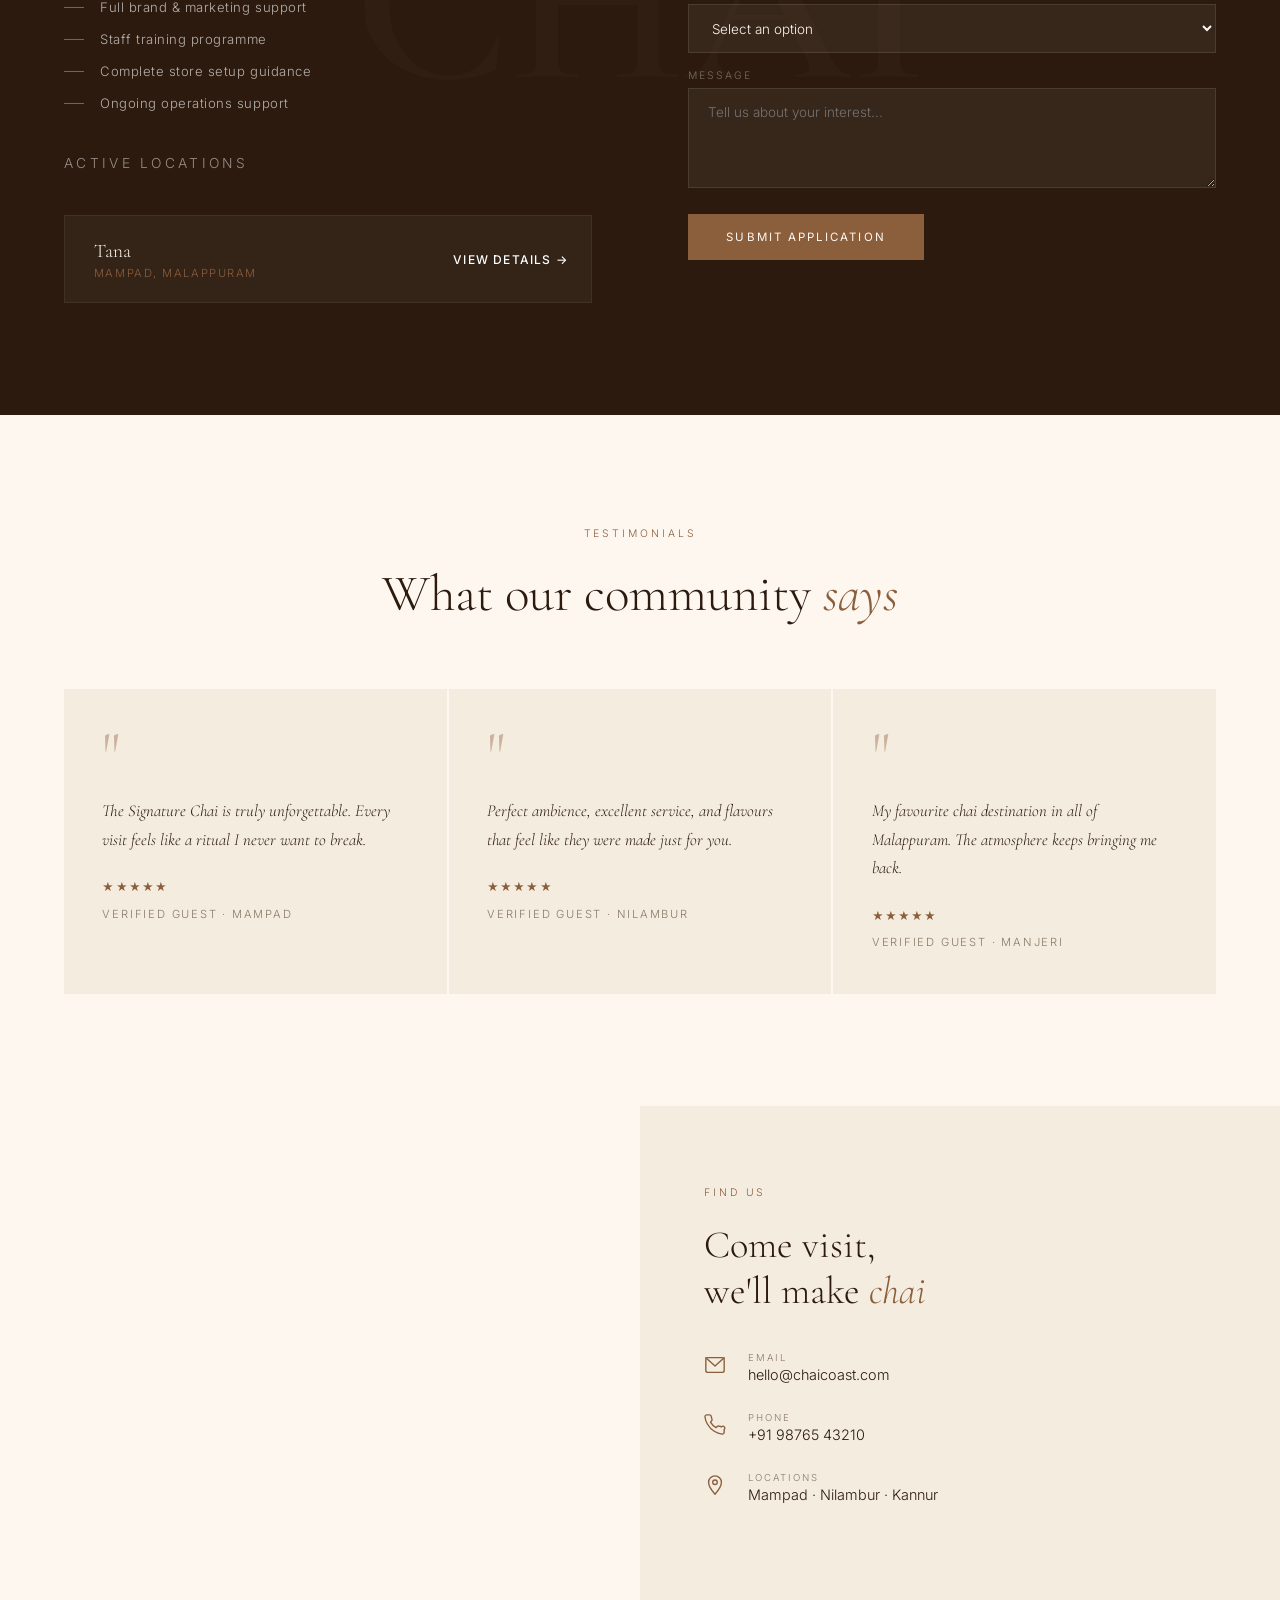
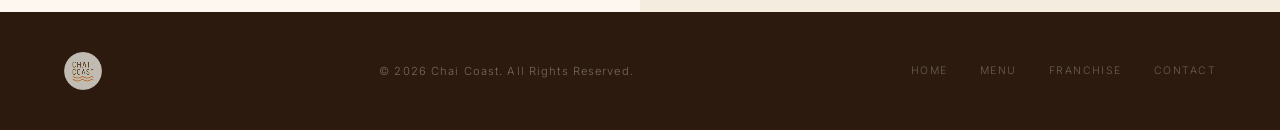
==== commit d780f102: "Add chaiglass animation frames" ====
--- a/index.html
+++ b/index.html
@@ -33,10 +33,8 @@
 <!-- HERO -->
 <section id="home">
   <div class="hero-bg">
-    <!-- VIDEO HERO: add assets/hero-video.mp4 to auto-play video instead of photo -->
-    <video id="heroVideo" autoplay muted loop playsinline poster="chai-glass.mp4">
-      <source src="assets/chaiglass.mp4" type="video/mp4"/>
-    </video>
+    <!-- ANIMATED HERO CANVAS -->
+    <canvas id="heroVideo"></canvas>
     <div class="hero-photo-fallback"></div>
   </div>
   <div class="hero-grain"></div>
@@ -146,7 +144,7 @@
             <div class="loc-card" style="padding-right: 8rem;">
               <div class="loc-name">Tana</div>
               <div class="loc-city">Mampad, Malappuram</div>
-              <div style="position: absolute; right: 1.5rem; top: 50%; transform: translateY(-50%); color: var(--gold); font-size: 0.75rem; letter-spacing: 0.1em; text-transform: uppercase; font-weight: 500;">View Details →</div>
+              <div style="position: absolute; right: 1.5rem; top: 50%; transform: translateY(-50%); color: white; font-size: 0.75rem; letter-spacing: 0.1em; text-transform: uppercase; font-weight: 500;">View Details →</div>
             </div>
           </a>
         </div>
@@ -224,11 +222,10 @@
 <!-- CONTACT -->
 <section id="contact">
   <div class="contact-map">
-    <iframe
-      src="https://www.google.com/maps/embed?pb=!1m18!1m12!1m3!1d3913.733296612082!2d76.06403399999999!3d11.207358!2m3!1f0!2f0!3f0!3m2!1i1024!2i768!4f13.1!3m3!1m2!1s0x3ba6470068281ad3%3A0x3e29abfb1c64a05d!2sChai%20Coast!5e0!3m2!1sen!2sin!4v1782309795916!5m2!1sen!2sin"
-      allowfullscreen loading="lazy"
-      referrerpolicy="no-referrer-when-downgrade">
-    </iframe>
+    <iframe src="https://www.google.com/maps/embed?pb=!1m18!1m12!1m3!1d125239.6014397656!2d75.9116785972656!3d11.207044100000017!2m3!1f0!2f0!3f0!3m2!1i1024!2i768!4f13.1!3m3!1m2!1s0x3ba6470068281ad3%3A0x3e29abfb1c64a05d!2sChai%20Coast!5e0!3m2!1sen!2sin!4v1782662858120!5m2!1sen!2sin" width="600" height="450" style="border:0;" allowfullscreen="" loading="lazy" referrerpolicy="strict-origin-when-cross-origin"></iframe> <br>
+
+    <iframe src="https://www.google.com/maps/embed?pb=!1m14!1m8!1m3!1d125227.7801164108!2d76.1259842!3d11.2343068!3m2!1i1024!2i768!4f13.1!3m3!1m2!1s0x3ba63b0007d4625d%3A0xbb1d9c27f90fe543!2sChai%20Coast!5e0!3m2!1sen!2sin!4v1782662757351!5m2!1sen!2sin" 
+    width="600" height="450" style="border:0;" allowfullscreen="" loading="lazy" referrerpolicy="strict-origin-when-cross-origin"></iframe>
   </div>
   <div class="contact-info">
     <p class="section-label reveal">Find Us</p>
--- a/style.css
+++ b/style.css
@@ -1,18 +1,26 @@
-*, *::before, *::after { margin: 0; padding: 0; box-sizing: border-box; }
+*,
+*::before,
+*::after {
+  margin: 0;
+  padding: 0;
+  box-sizing: border-box;
+}
 
 :root {
-  --ink:      #2c1a0e;
-  --cream:    #f5ece0;
-  --mist:     #ede0ce;
-  --gold:     #8b5e3c;
-  --gold-lt:  #b07d52;
-  --sage:     #4a2e1a;
-  --white:    #fdf7f0;
+  --ink: #2c1a0e;
+  --cream: #f5ece0;
+  --mist: #ede0ce;
+  --gold: #8b5e3c;
+  --gold-lt: #b07d52;
+  --sage: #4a2e1a;
+  --white: #fdf7f0;
   --f-display: 'Cormorant Garamond', Georgia, serif;
-  --f-body:    'Inter', system-ui, sans-serif;
-}
-
-html { scroll-behavior: smooth; }
+  --f-body: 'Inter', system-ui, sans-serif;
+}
+
+html {
+  scroll-behavior: smooth;
+}
 
 body {
   background: var(--white);
@@ -25,40 +33,64 @@
 
 /* ── LOGO IMAGE ── */
 .logo-img {
-  height: 44px; width: auto;
+  height: 44px;
+  width: auto;
   object-fit: contain;
   display: block;
   /* logo has cream bg — blend it away on dark surfaces */
   mix-blend-mode: normal;
 }
+
 .logo-img--footer {
   height: 38px;
   opacity: 0.7;
   filter: brightness(1.6) sepia(0.3);
 }
+
 /* on scrolled nav (light bg) logo looks natural */
-nav.scrolled .logo-img { filter: none; }
+nav.scrolled .logo-img {
+  filter: none;
+}
+
 /* on transparent nav (dark hero) lighten the logo slightly */
-.nav-logo .logo-img { filter: brightness(1.1); }
+.nav-logo .logo-img {
+  filter: brightness(1.1);
+}
 
 /* ── SCROLLBAR ── */
-::-webkit-scrollbar { width: 4px; }
-::-webkit-scrollbar-track { background: var(--cream); }
-::-webkit-scrollbar-thumb { background: var(--gold); }
+::-webkit-scrollbar {
+  width: 4px;
+}
+
+::-webkit-scrollbar-track {
+  background: var(--cream);
+}
+
+::-webkit-scrollbar-thumb {
+  background: var(--gold);
+}
 
 /* ── NAV ── */
 nav {
-  position: fixed; top: 0; left: 0; width: 100%; z-index: 100;
+  position: fixed;
+  top: 0;
+  left: 0;
+  width: 100%;
+  z-index: 100;
   padding: 1.2rem 4rem;
-  display: flex; align-items: center; justify-content: space-between;
+  display: flex;
+  align-items: center;
+  justify-content: space-between;
   transition: background 0.4s, backdrop-filter 0.4s, box-shadow 0.4s;
 }
+
 nav.scrolled {
   background: rgba(253, 247, 240, 0.92);
   backdrop-filter: blur(16px);
   -webkit-backdrop-filter: blur(16px);
-  box-shadow: 0 1px 0 rgba(184,145,58,0.15);
-}
+  box-shadow: 0 1px 0 rgba(184, 145, 58, 0.15);
+}
+
 .nav-logo {
   font-family: var(--f-display);
   font-size: 1.5rem;
@@ -68,30 +100,55 @@
   text-decoration: none;
   transition: color 0.4s;
 }
-nav.scrolled .nav-logo { color: var(--ink); }
-.nav-links { display: flex; gap: 2.5rem; list-style: none; }
+
+nav.scrolled .nav-logo {
+  color: var(--ink);
+}
+
+.nav-links {
+  display: flex;
+  gap: 2.5rem;
+  list-style: none;
+}
+
 .nav-links a {
   font-size: 0.72rem;
   letter-spacing: 0.18em;
   text-transform: uppercase;
   text-decoration: none;
-  color: rgba(253,247,240,0.8);
+  color: rgba(253, 247, 240, 0.8);
   transition: color 0.3s;
 }
-nav.scrolled .nav-links a { color: var(--ink); }
-.nav-links a:hover { color: var(--gold-lt); }
+
+nav.scrolled .nav-links a {
+  color: var(--ink);
+}
+
+.nav-links a:hover {
+  color: var(--gold-lt);
+}
+
 .nav-cta {
   font-size: 0.7rem;
   letter-spacing: 0.16em;
   text-transform: uppercase;
   padding: 0.6rem 1.6rem;
-  border: 1px solid rgba(253,247,240,0.45);
+  border: 1px solid rgba(253, 247, 240, 0.45);
   color: var(--white);
   text-decoration: none;
   transition: all 0.3s;
 }
-nav.scrolled .nav-cta { border-color: var(--gold); color: var(--gold); }
-.nav-cta:hover { background: var(--gold); color: var(--white) !important; border-color: var(--gold); }
+
+nav.scrolled .nav-cta {
+  border-color: var(--gold);
+  color: var(--gold);
+}
+
+.nav-cta:hover {
+  background: var(--gold);
+  color: var(--white) !important;
+  border-color: var(--gold);
+}
 
 /* Hamburger Menu */
 .hamburger {
@@ -101,67 +158,108 @@
   cursor: pointer;
   z-index: 101;
 }
+
 .hamburger span {
   width: 25px;
   height: 2px;
   background-color: var(--white);
   transition: all 0.3s ease;
 }
-nav.scrolled .hamburger span { background-color: var(--ink); }
-
-.hamburger.active span:nth-child(1) { transform: translateY(7px) rotate(45deg); }
-.hamburger.active span:nth-child(2) { opacity: 0; }
-.hamburger.active span:nth-child(3) { transform: translateY(-7px) rotate(-45deg); }
+
+nav.scrolled .hamburger span {
+  background-color: var(--ink);
+}
+
+.hamburger.active span:nth-child(1) {
+  transform: translateY(7px) rotate(45deg);
+}
+
+.hamburger.active span:nth-child(2) {
+  opacity: 0;
+}
+
+.hamburger.active span:nth-child(3) {
+  transform: translateY(-7px) rotate(-45deg);
+}
 
 /* ── HERO ── */
 #home {
   position: relative;
-  height: 100vh; min-height: 640px;
-  display: flex; flex-direction: column;
+  height: 100vh;
+  min-height: 640px;
+  display: flex;
+  flex-direction: column;
   justify-content: flex-end;
   padding: 0 4rem 5rem;
   overflow: hidden;
 }
+
 .hero-bg {
-  position: absolute; inset: 0;
+  position: absolute;
+  inset: 0;
   overflow: hidden;
 }
+
 /* Video fills the hero, same zoom animation */
 #heroVideo {
-  position: absolute; inset: 0;
-  width: 100%; height: 100%;
+  position: absolute;
+  inset: 0;
+  width: 100%;
+  height: 100%;
   object-fit: cover;
   transform: scale(1.06);
   animation: heroZoom 12s ease-out forwards;
   z-index: 0;
 }
+
 /* Photo fallback — shows when video file is missing */
 .hero-photo-fallback {
-  position: absolute; inset: 0; z-index: 1;
+  position: absolute;
+  inset: 0;
+  z-index: 1;
   background: url('chai-cup-hero.jpeg') center/cover no-repeat;
   transform: scale(1.06);
   animation: heroZoom 12s ease-out forwards;
 }
+
 /* When video loads successfully, hide the photo */
-#heroVideo:not([error]) ~ .hero-photo-fallback {
+#heroVideo:not([error])~.hero-photo-fallback {
   display: none;
 }
+
 /* Dark-brown-to-transparent gradient overlay on top of both */
 .hero-bg::after {
   content: '';
-  position: absolute; inset: 0; z-index: 2;
-  background: linear-gradient(to top, rgba(44,26,14,0.88) 0%, rgba(44,26,14,0.2) 55%, rgba(44,26,14,0.05) 100%);
-}
+  position: absolute;
+  inset: 0;
+  z-index: 2;
+  background: linear-gradient(to top, rgba(44, 26, 14, 0.88) 0%, rgba(44, 26, 14, 0.2) 55%, rgba(44, 26, 14, 0.05) 100%);
+}
+
 @keyframes heroZoom {
-  from { transform: scale(1.06); }
-  to   { transform: scale(1.00); }
-}
+  from {
+    transform: scale(1.06);
+  }
+
+  to {
+    transform: scale(1.00);
+  }
+}
+
 .hero-grain {
-  position: absolute; inset: 0; pointer-events: none; z-index: 3;
+  position: absolute;
+  inset: 0;
+  pointer-events: none;
+  z-index: 3;
   background-image: url("data:image/svg+xml,%3Csvg viewBox='0 0 256 256' xmlns='http://www.w3.org/2000/svg'%3E%3Cfilter id='noise'%3E%3CfeTurbulence type='fractalNoise' baseFrequency='0.9' numOctaves='4' stitchTiles='stitch'/%3E%3C/filter%3E%3Crect width='100%25' height='100%25' filter='url(%23noise)' opacity='0.04'/%3E%3C/svg%3E");
   opacity: 0.35;
 }
-.hero-content { position: relative; z-index: 4; }
+
+.hero-content {
+  position: relative;
+  z-index: 4;
+}
+
 .hero-eyebrow {
   font-size: 0.68rem;
   letter-spacing: 0.28em;
@@ -172,6 +270,7 @@
   transform: translateY(16px);
   animation: fadeUp 0.8s 0.4s ease forwards;
 }
+
 .hero-title {
   font-family: var(--f-display);
   font-size: clamp(3.5rem, 9vw, 8rem);
@@ -183,14 +282,16 @@
   transform: translateY(24px);
   animation: fadeUp 0.9s 0.6s ease forwards;
 }
+
 .hero-title em {
   font-style: italic;
   color: var(--gold-lt);
 }
+
 .hero-sub {
   font-size: 0.9rem;
   font-weight: 300;
-  color: rgba(253,247,240,0.72);
+  color: rgba(253, 247, 240, 0.72);
   max-width: 420px;
   line-height: 1.7;
   margin-bottom: 2.4rem;
@@ -198,12 +299,16 @@
   transform: translateY(16px);
   animation: fadeUp 0.8s 0.85s ease forwards;
 }
+
 .hero-actions {
-  display: flex; gap: 1.2rem; align-items: center;
+  display: flex;
+  gap: 1.2rem;
+  align-items: center;
   opacity: 0;
   transform: translateY(16px);
   animation: fadeUp 0.8s 1.05s ease forwards;
 }
+
 .btn-primary {
   display: inline-block;
   padding: 0.85rem 2.4rem;
@@ -215,11 +320,16 @@
   text-decoration: none;
   transition: background 0.3s, transform 0.2s;
 }
-.btn-primary:hover { background: var(--gold-lt); transform: translateY(-1px); }
+
+.btn-primary:hover {
+  background: var(--gold-lt);
+  transform: translateY(-1px);
+}
+
 .btn-ghost {
   display: inline-block;
   padding: 0.85rem 2.4rem;
-  border: 1px solid rgba(253,247,240,0.45);
+  border: 1px solid rgba(253, 247, 240, 0.45);
   color: var(--white);
   font-size: 0.72rem;
   letter-spacing: 0.18em;
@@ -227,45 +337,86 @@
   text-decoration: none;
   transition: border-color 0.3s, background 0.3s;
 }
-.btn-ghost:hover { border-color: var(--gold-lt); background: rgba(176,125,82,0.15); }
+
+.btn-ghost:hover {
+  border-color: var(--gold-lt);
+  background: rgba(176, 125, 82, 0.15);
+}
+
 .hero-scroll {
-  position: absolute; bottom: 2rem; right: 4rem; z-index: 2;
-  display: flex; flex-direction: column; align-items: center; gap: 0.6rem;
-  opacity: 0; animation: fadeUp 0.8s 1.4s ease forwards;
-}
+  position: absolute;
+  bottom: 2rem;
+  right: 4rem;
+  z-index: 2;
+  display: flex;
+  flex-direction: column;
+  align-items: center;
+  gap: 0.6rem;
+  opacity: 0;
+  animation: fadeUp 0.8s 1.4s ease forwards;
+}
+
 .hero-scroll span {
-  font-size: 0.6rem; letter-spacing: 0.22em; text-transform: uppercase;
-  color: rgba(253,247,240,0.45); writing-mode: vertical-rl;
-}
+  font-size: 0.6rem;
+  letter-spacing: 0.22em;
+  text-transform: uppercase;
+  color: rgba(253, 247, 240, 0.45);
+  writing-mode: vertical-rl;
+}
+
 .scroll-line {
-  width: 1px; height: 48px; background: var(--gold); opacity: 0.5;
+  width: 1px;
+  height: 48px;
+  background: var(--gold);
+  opacity: 0.5;
   animation: scrollPulse 2s 2s ease-in-out infinite;
 }
+
 @keyframes scrollPulse {
-  0%,100% { transform: scaleY(1); opacity: 0.5; }
-  50%      { transform: scaleY(0.5); opacity: 0.2; }
+
+  0%,
+  100% {
+    transform: scaleY(1);
+    opacity: 0.5;
+  }
+
+  50% {
+    transform: scaleY(0.5);
+    opacity: 0.2;
+  }
 }
 
 /* ── ABOUT ── */
 #about {
-  display: grid; 
+  display: grid;
   grid-template-columns: 1fr 1fr;
   min-height: auto;
 }
+
 .about-img {
-  position: relative; overflow: hidden;
-}
+  position: relative;
+  overflow: hidden;
+}
+
 .about-img img {
-  width: 100%; height: 100%; object-fit: cover;
+  width: 100%;
+  height: 100%;
+  object-fit: cover;
   transition: transform 0.8s ease;
 }
-.about-img:hover img { transform: scale(1.03); }
+
+.about-img:hover img {
+  transform: scale(1.03);
+}
+
 .about-text {
   background: var(--sage);
   padding: 2rem 3rem;
-  display: flex; 
-  flex-direction: column; justify-content: center;
-}
+  display: flex;
+  flex-direction: column;
+  justify-content: center;
+}
+
 .section-label {
   font-size: 0.65rem;
   letter-spacing: 0.28em;
@@ -273,6 +424,7 @@
   color: var(--gold);
   margin-bottom: 1.4rem;
 }
+
 .about-text h2 {
   font-family: var(--f-display);
   font-size: clamp(2rem, 4vw, 3.2rem);
@@ -281,25 +433,47 @@
   line-height: 1.2;
   margin-bottom: 1.8rem;
 }
-.about-text h2 em { font-style: italic; color: var(--gold-lt); }
+
+.about-text h2 em {
+  font-style: italic;
+  color: var(--gold-lt);
+}
+
 .about-text p {
-  font-size: 0.88rem; line-height: 1.85;
-  color: rgba(253,250,246,0.65);
+  font-size: 0.88rem;
+  line-height: 1.85;
+  color: rgba(253, 250, 246, 0.65);
   margin-bottom: 1.2rem;
 }
+
 .about-divider {
-  width: 40px; height: 1px; background: var(--gold); margin: 2rem 0;
-}
+  width: 40px;
+  height: 1px;
+  background: var(--gold);
+  margin: 2rem 0;
+}
+
 .about-stats {
-  display: grid; grid-template-columns: 1fr 1fr; gap: 2rem; margin-top: 0.5rem;
-}
+  display: grid;
+  grid-template-columns: 1fr 1fr;
+  gap: 2rem;
+  margin-top: 0.5rem;
+}
+
 .stat-num {
   font-family: var(--f-display);
-  font-size: 2.8rem; font-weight: 300; color: var(--gold-lt); line-height: 1;
-}
+  font-size: 2.8rem;
+  font-weight: 300;
+  color: var(--gold-lt);
+  line-height: 1;
+}
+
 .stat-label {
-  font-size: 0.7rem; letter-spacing: 0.14em; text-transform: uppercase;
-  color: rgba(253,250,246,0.45); margin-top: 0.3rem;
+  font-size: 0.7rem;
+  letter-spacing: 0.14em;
+  text-transform: uppercase;
+  color: rgba(253, 250, 246, 0.45);
+  margin-top: 0.3rem;
 }
 
 /* ── MENU ── */
@@ -307,181 +481,325 @@
   background: var(--cream);
   padding: 7rem 4rem;
 }
+
 .menu-header {
-  display: flex; justify-content: space-between; align-items: flex-end;
+  display: flex;
+  justify-content: space-between;
+  align-items: flex-end;
   margin-bottom: 4rem;
 }
+
 .menu-header h2 {
   font-family: var(--f-display);
   font-size: clamp(2.4rem, 5vw, 4rem);
-  font-weight: 300; line-height: 1.1;
-}
-.menu-header h2 em { font-style: italic; color: var(--gold); }
+  font-weight: 300;
+  line-height: 1.1;
+}
+
+.menu-header h2 em {
+  font-style: italic;
+  color: var(--gold);
+}
+
 .menu-header p {
-  font-size: 0.82rem; color: #6a5f50; line-height: 1.7; max-width: 280px; text-align: right;
-}
+  font-size: 0.82rem;
+  color: #6a5f50;
+  line-height: 1.7;
+  max-width: 280px;
+  text-align: right;
+}
+
 .menu-grid {
   display: grid;
   grid-template-columns: repeat(3, 1fr);
   gap: 1.5px;
 }
+
 .menu-item {
-  position: relative; overflow: hidden;
+  position: relative;
+  overflow: hidden;
   background: var(--mist);
   cursor: pointer;
   aspect-ratio: 1 / 1;
 }
+
 .menu-item img {
-  width: 100%; height: 100%;
-  object-fit: cover; display: block;
+  width: 100%;
+  height: 100%;
+  object-fit: cover;
+  display: block;
   transition: transform 0.7s cubic-bezier(0.25, 0.46, 0.45, 0.94);
 }
-.menu-item:hover img { transform: scale(1.06); }
+
+.menu-item:hover img {
+  transform: scale(1.06);
+}
+
 .menu-overlay {
-  position: absolute; inset: 0;
-  background: linear-gradient(to top, rgba(20,15,8,0.85) 0%, transparent 55%);
-  display: flex; flex-direction: column; justify-content: flex-end;
+  position: absolute;
+  inset: 0;
+  background: linear-gradient(to top, rgba(20, 15, 8, 0.85) 0%, transparent 55%);
+  display: flex;
+  flex-direction: column;
+  justify-content: flex-end;
   padding: 2rem;
   transition: background 0.4s;
 }
+
 .menu-item:hover .menu-overlay {
-  background: linear-gradient(to top, rgba(20,15,8,0.92) 0%, rgba(20,15,8,0.2) 60%);
-}
+  background: linear-gradient(to top, rgba(20, 15, 8, 0.92) 0%, rgba(20, 15, 8, 0.2) 60%);
+}
+
 .menu-tag {
-  font-size: 0.6rem; letter-spacing: 0.22em; text-transform: uppercase;
-  color: var(--gold); margin-bottom: 0.4rem;
-}
+  font-size: 0.6rem;
+  letter-spacing: 0.22em;
+  text-transform: uppercase;
+  color: var(--gold);
+  margin-bottom: 0.4rem;
+}
+
 .menu-name {
   font-family: var(--f-display);
-  font-size: 1.5rem; font-weight: 400; color: var(--white); line-height: 1.2;
+  font-size: 1.5rem;
+  font-weight: 400;
+  color: var(--white);
+  line-height: 1.2;
   margin-bottom: 0.3rem;
 }
+
 .menu-desc {
-  font-size: 0.76rem; color: rgba(253,250,246,0.6); line-height: 1.6;
+  font-size: 0.76rem;
+  color: rgba(253, 250, 246, 0.6);
+  line-height: 1.6;
   margin-bottom: 0.8rem;
-  max-height: 0; overflow: hidden;
+  max-height: 0;
+  overflow: hidden;
   transition: max-height 0.4s ease, opacity 0.4s ease;
   opacity: 0;
 }
-.menu-item:hover .menu-desc { max-height: 60px; opacity: 1; }
+
+.menu-item:hover .menu-desc {
+  max-height: 60px;
+  opacity: 1;
+}
+
 .menu-price {
   font-family: var(--f-display);
-  font-size: 1.1rem; color: var(--gold-lt);
+  font-size: 1.1rem;
+  color: var(--gold-lt);
 }
 
 /* ── FRANCHISE ── */
 #franchise {
   padding: 7rem 4rem;
   background: #2c1a0e;
-  position: relative; overflow: hidden;
-}
+  position: relative;
+  overflow: hidden;
+}
+
 .franchise-bg-text {
-  position: absolute; top: 50%; left: 50%;
+  position: absolute;
+  top: 50%;
+  left: 50%;
   transform: translate(-50%, -50%);
   font-family: var(--f-display);
-  font-size: 18vw; font-weight: 600; color: rgba(255,255,255,0.02);
-  white-space: nowrap; pointer-events: none; user-select: none;
-}
+  font-size: 18vw;
+  font-weight: 600;
+  color: rgba(255, 255, 255, 0.02);
+  white-space: nowrap;
+  pointer-events: none;
+  user-select: none;
+}
+
 .franchise-inner {
-  position: relative; z-index: 1;
-  display: grid; grid-template-columns: 1fr 1fr; gap: 6rem; align-items: start;
-}
-.franchise-left .section-label { color: var(--gold); }
+  position: relative;
+  z-index: 1;
+  display: grid;
+  grid-template-columns: 1fr 1fr;
+  gap: 6rem;
+  align-items: start;
+}
+
+.franchise-left .section-label {
+  color: var(--gold);
+}
+
 .franchise-left h2 {
   font-family: var(--f-display);
   font-size: clamp(2.2rem, 4vw, 3.4rem);
-  font-weight: 300; color: var(--white); line-height: 1.15;
+  font-weight: 300;
+  color: var(--white);
+  line-height: 1.15;
   margin-bottom: 1.6rem;
 }
-.franchise-left h2 em { font-style: italic; color: var(--gold-lt); }
+
+.franchise-left h2 em {
+  font-style: italic;
+  color: var(--gold-lt);
+}
+
 .franchise-left p {
-  font-size: 0.86rem; line-height: 1.85;
-  color: rgba(255,255,255,0.5); margin-bottom: 2.4rem;
-}
+  font-size: 0.86rem;
+  line-height: 1.85;
+  color: rgba(255, 255, 255, 0.5);
+  margin-bottom: 2.4rem;
+}
+
 .perks {
-  list-style: none; display: flex; flex-direction: column; gap: 1rem;
+  list-style: none;
+  display: flex;
+  flex-direction: column;
+  gap: 1rem;
   margin-bottom: 2.5rem;
 }
+
 .perks li {
-  display: flex; align-items: center; gap: 1rem;
-  font-size: 0.82rem; color: rgba(255,255,255,0.65);
+  display: flex;
+  align-items: center;
+  gap: 1rem;
+  font-size: 0.82rem;
+  color: rgba(255, 255, 255, 0.65);
   letter-spacing: 0.04em;
 }
+
 .perks li::before {
   content: '';
-  width: 20px; height: 1px;
-  background: var(--gold); flex-shrink: 0;
-}
+  width: 20px;
+  height: 1px;
+  background: var(--gold);
+  flex-shrink: 0;
+}
+
 .franchise-locations {
   margin-top: 2rem;
 }
+
 .loc-label {
-  font-size: 0.6rem; letter-spacing: 0.24em; text-transform: uppercase;
-  color: rgba(255,255,255,0.3); margin-bottom: 1rem;
-}
-.loc-cards { display: flex; flex-direction: column; gap: 1px; }
+  font-size: 0.6rem;
+  letter-spacing: 0.24em;
+  text-transform: uppercase;
+  color: rgba(255, 255, 255, 0.3);
+  margin-bottom: 1rem;
+}
+
+.loc-cards {
+  display: flex;
+  flex-direction: column;
+  gap: 1px;
+}
+
 .loc-card {
-  background: rgba(255,255,255,0.04);
-  border: 1px solid rgba(255,255,255,0.06);
+  background: rgba(255, 255, 255, 0.04);
+  border: 1px solid rgba(255, 255, 255, 0.06);
   padding: 1.4rem 1.8rem;
   transition: background 0.3s, border-color 0.3s;
 }
-.loc-card:hover { background: rgba(184,145,58,0.08); border-color: rgba(184,145,58,0.3); }
+
+.loc-card:hover {
+  background: rgba(184, 145, 58, 0.08);
+  border-color: rgba(184, 145, 58, 0.3);
+}
+
 .loc-name {
   font-family: var(--f-display);
-  font-size: 1.2rem; color: var(--white); margin-bottom: 0.2rem;
-}
+  font-size: 1.2rem;
+  color: var(--white);
+  margin-bottom: 0.2rem;
+}
+
 .loc-city {
-  font-size: 0.7rem; letter-spacing: 0.14em; color: var(--gold); text-transform: uppercase;
+  font-size: 0.7rem;
+  letter-spacing: 0.14em;
+  color: var(--gold);
+  text-transform: uppercase;
 }
 
 /* ── FORM ── */
-.franchise-form { display: flex; flex-direction: column; gap: 1rem; }
-.form-group { display: flex; flex-direction: column; gap: 0.4rem; }
+.franchise-form {
+  display: flex;
+  flex-direction: column;
+  gap: 1rem;
+}
+
+.form-group {
+  display: flex;
+  flex-direction: column;
+  gap: 0.4rem;
+}
+
 .form-group label {
-  font-size: 0.65rem; letter-spacing: 0.2em; text-transform: uppercase;
-  color: rgba(255,255,255,0.35);
-}
+  font-size: 0.65rem;
+  letter-spacing: 0.2em;
+  text-transform: uppercase;
+  color: rgba(255, 255, 255, 0.35);
+}
+
 .form-group input,
 .form-group select,
 .form-group textarea {
-  background: rgba(255,255,255,0.05);
-  border: 1px solid rgba(255,255,255,0.1);
+  background: rgba(255, 255, 255, 0.05);
+  border: 1px solid rgba(255, 255, 255, 0.1);
   color: var(--white);
   padding: 0.9rem 1.2rem;
   font-family: var(--f-body);
-  font-size: 0.84rem; font-weight: 300;
+  font-size: 0.84rem;
+  font-weight: 300;
   outline: none;
   transition: border-color 0.3s, background 0.3s;
   width: 100%;
 }
+
 .form-group input:focus,
 .form-group select:focus,
 .form-group textarea:focus {
   border-color: var(--gold);
-  background: rgba(184,145,58,0.05);
-}
-.form-group select option { background: var(--ink); }
-.form-group textarea { resize: vertical; min-height: 100px; }
-.form-row { display: grid; grid-template-columns: 1fr 1fr; gap: 1rem; }
+  background: rgba(184, 145, 58, 0.05);
+}
+
+.form-group select option {
+  background: var(--ink);
+}
+
+.form-group textarea {
+  resize: vertical;
+  min-height: 100px;
+}
+
+.form-row {
+  display: grid;
+  grid-template-columns: 1fr 1fr;
+  gap: 1rem;
+}
+
 .btn-submit {
   margin-top: 0.6rem;
   padding: 1rem 2.4rem;
   background: var(--gold);
   color: var(--white);
   font-family: var(--f-body);
-  font-size: 0.72rem; font-weight: 400;
-  letter-spacing: 0.18em; text-transform: uppercase;
-  border: none; cursor: pointer;
+  font-size: 0.72rem;
+  font-weight: 400;
+  letter-spacing: 0.18em;
+  text-transform: uppercase;
+  border: none;
+  cursor: pointer;
   transition: background-color 0.3s, transform 0.2s;
   align-self: flex-start;
 }
-.btn-submit:hover { background: var(--gold-lt); transform: translateY(-1px); }
+
+.btn-submit:hover {
+  background: var(--gold-lt);
+  transform: translateY(-1px);
+}
+
 .form-success {
   display: none;
-  font-size: 0.82rem; color: var(--gold);
-  padding: 1rem; border: 1px solid rgba(184,145,58,0.3);
-  text-align: center; letter-spacing: 0.06em;
+  font-size: 0.82rem;
+  color: var(--gold);
+  padding: 1rem;
+  border: 1px solid rgba(184, 145, 58, 0.3);
+  text-align: center;
+  letter-spacing: 0.06em;
 }
 
 /* ── TANA LOCATION PAGE STYLES ── */
@@ -490,11 +808,13 @@
   text-align: center;
   background: var(--cream);
 }
+
 .location-title {
   font-family: var(--f-display);
   font-size: 3.5rem;
   margin-bottom: 1rem;
 }
+
 .location-subtitle {
   font-size: 1rem;
   letter-spacing: 0.15em;
@@ -502,6 +822,7 @@
   color: var(--gold);
   margin-bottom: 3rem;
 }
+
 .photo-grid {
   display: grid;
   grid-template-columns: repeat(3, 1fr);
@@ -509,12 +830,14 @@
   padding: 0 4rem 4rem;
   background: var(--cream);
 }
+
 .photo-grid img {
   width: 100%;
   height: 350px;
   object-fit: cover;
   border-radius: 4px;
 }
+
 .photo-placeholder {
   background: var(--mist);
   height: 350px;
@@ -526,6 +849,7 @@
   font-size: 1.2rem;
   font-family: var(--f-display);
 }
+
 .franchise-details {
   padding: 4rem;
   background: var(--white);
@@ -533,11 +857,13 @@
   max-width: 800px;
   margin: 0 auto;
 }
+
 .franchise-details h2 {
   font-family: var(--f-display);
   font-size: 2.5rem;
   margin-bottom: 1.5rem;
 }
+
 .franchise-details p {
   font-size: 1rem;
   line-height: 1.8;
@@ -551,9 +877,11 @@
     grid-template-columns: 1fr;
     padding: 0 1.5rem 4rem;
   }
+
   .location-hero {
     padding: 6rem 1.5rem 3rem;
   }
+
   .franchise-details {
     padding: 3rem 1.5rem;
   }
@@ -564,180 +892,419 @@
   padding: 7rem 4rem;
   background: var(--white);
 }
+
 .reviews-header {
-  text-align: center; margin-bottom: 4rem;
-}
+  text-align: center;
+  margin-bottom: 4rem;
+}
+
 .reviews-header h2 {
   font-family: var(--f-display);
   font-size: clamp(2rem, 4vw, 3.2rem);
   font-weight: 300;
 }
-.reviews-header h2 em { font-style: italic; color: var(--gold); }
+
+.reviews-header h2 em {
+  font-style: italic;
+  color: var(--gold);
+}
+
 .reviews-grid {
-  display: grid; grid-template-columns: repeat(3, 1fr); gap: 2px;
-}
+  display: grid;
+  grid-template-columns: repeat(3, 1fr);
+  gap: 2px;
+}
+
 .review-card {
   padding: 2.8rem 2.4rem;
   background: var(--cream);
   position: relative;
   transition: background 0.3s;
 }
-.review-card:hover { background: var(--mist); }
+
+.review-card:hover {
+  background: var(--mist);
+}
+
 .review-quote {
   font-family: var(--f-display);
-  font-size: 4rem; line-height: 0.7;
-  color: var(--gold); opacity: 0.4;
+  font-size: 4rem;
+  line-height: 0.7;
+  color: var(--gold);
+  opacity: 0.4;
   margin-bottom: 1.2rem;
 }
+
 .review-text {
   font-family: var(--f-display);
-  font-size: 1.05rem; font-style: italic;
-  line-height: 1.7; color: var(--ink);
+  font-size: 1.05rem;
+  font-style: italic;
+  line-height: 1.7;
+  color: var(--ink);
   margin-bottom: 1.6rem;
 }
-.review-stars { color: var(--gold); font-size: 0.7rem; letter-spacing: 0.1em; margin-bottom: 0.8rem; }
+
+.review-stars {
+  color: var(--gold);
+  font-size: 0.7rem;
+  letter-spacing: 0.1em;
+  margin-bottom: 0.8rem;
+}
+
 .review-name {
-  font-size: 0.7rem; letter-spacing: 0.16em; text-transform: uppercase;
+  font-size: 0.7rem;
+  letter-spacing: 0.16em;
+  text-transform: uppercase;
   color: #8a7a68;
 }
 
 /* ── CONTACT ── */
 #contact {
-  display: grid; grid-template-columns: 1fr 1fr;
-}
-.contact-map { min-height: 420px; }
-.contact-map iframe { width: 100%; height: 100%; border: none; display: block; filter: sepia(20%) contrast(90%); }
+  display: grid;
+  grid-template-columns: 1fr 1fr;
+}
+
+.contact-map {
+  min-height: 420px;
+  display: flex;
+  flex-direction: column;
+}
+
+.contact-map iframe {
+  width: 100%;
+  flex: 1;
+  border: none;
+  display: block;
+  filter: sepia(20%) contrast(90%);
+}
+
 .contact-info {
-  background: var(--cream); padding: 5rem 4rem;
-  display: flex; flex-direction: column; justify-content: center;
-}
+  background: var(--cream);
+  padding: 5rem 4rem;
+  display: flex;
+  flex-direction: column;
+  justify-content: center;
+}
+
 .contact-info h2 {
   font-family: var(--f-display);
-  font-size: 2.4rem; font-weight: 300; margin-bottom: 2.4rem;
-}
-.contact-info h2 em { font-style: italic; color: var(--gold); }
+  font-size: 2.4rem;
+  font-weight: 300;
+  margin-bottom: 2.4rem;
+}
+
+.contact-info h2 em {
+  font-style: italic;
+  color: var(--gold);
+}
+
 .contact-item {
-  display: flex; gap: 1.4rem; align-items: flex-start;
+  display: flex;
+  gap: 1.4rem;
+  align-items: flex-start;
   margin-bottom: 1.8rem;
 }
+
 .contact-icon {
-  width: 22px; height: 22px; flex-shrink: 0;
+  width: 22px;
+  height: 22px;
+  flex-shrink: 0;
   margin-top: 0.1rem;
   color: var(--gold);
 }
+
 .contact-icon svg {
-  width: 100%; height: 100%;
-  stroke: var(--gold); fill: none;
-  stroke-width: 1.5; stroke-linecap: round; stroke-linejoin: round;
-}
+  width: 100%;
+  height: 100%;
+  stroke: var(--gold);
+  fill: none;
+  stroke-width: 1.5;
+  stroke-linecap: round;
+  stroke-linejoin: round;
+}
+
 .contact-item-label {
-  font-size: 0.6rem; letter-spacing: 0.2em; text-transform: uppercase;
-  color: #8a7a68; margin-bottom: 0.2rem;
-}
+  font-size: 0.6rem;
+  letter-spacing: 0.2em;
+  text-transform: uppercase;
+  color: #8a7a68;
+  margin-bottom: 0.2rem;
+}
+
 .contact-item-val {
-  font-size: 0.9rem; color: var(--ink);
-}
-.contact-item-val a { color: inherit; text-decoration: none; }
-.contact-item-val a:hover { color: var(--gold); }
+  font-size: 0.9rem;
+  color: var(--ink);
+}
+
+.contact-item-val a {
+  color: inherit;
+  text-decoration: none;
+}
+
+.contact-item-val a:hover {
+  color: var(--gold);
+}
 
 /* ── FOOTER ── */
 footer {
-  background: #2c1a0e; color: rgba(255,255,255,0.35);
+  background: #2c1a0e;
+  color: rgba(255, 255, 255, 0.35);
   padding: 2.5rem 4rem;
-  display: flex; align-items: center; justify-content: space-between;
-}
+  display: flex;
+  align-items: center;
+  justify-content: space-between;
+}
+
 .footer-logo {
   font-family: var(--f-display);
-  font-size: 1.2rem; color: rgba(255,255,255,0.5); font-weight: 300;
-}
-.footer-copy { font-size: 0.7rem; letter-spacing: 0.1em; }
-.footer-links { display: flex; gap: 2rem; }
+  font-size: 1.2rem;
+  color: rgba(255, 255, 255, 0.5);
+  font-weight: 300;
+}
+
+.footer-copy {
+  font-size: 0.7rem;
+  letter-spacing: 0.1em;
+}
+
+.footer-links {
+  display: flex;
+  gap: 2rem;
+}
+
 .footer-links a {
-  font-size: 0.65rem; letter-spacing: 0.14em; text-transform: uppercase;
-  color: rgba(255,255,255,0.3); text-decoration: none; transition: color 0.3s;
-}
-.footer-links a:hover { color: var(--gold); }
+  font-size: 0.65rem;
+  letter-spacing: 0.14em;
+  text-transform: uppercase;
+  color: rgba(255, 255, 255, 0.3);
+  text-decoration: none;
+  transition: color 0.3s;
+}
+
+.footer-links a:hover {
+  color: var(--gold);
+}
 
 
 
 /* ── WHATSAPP ── */
 .wa-btn {
-  position: fixed; bottom: 2rem; right: 2rem; z-index: 99;
-  width: 52px; height: 52px; background: #25D366;
-  border-radius: 50%; display: flex; align-items: center; justify-content: center;
-  box-shadow: 0 4px 20px rgba(37,211,102,0.4);
-  text-decoration: none; font-size: 1.4rem;
+  position: fixed;
+  bottom: 2rem;
+  right: 2rem;
+  z-index: 99;
+  width: 52px;
+  height: 52px;
+  background: #25D366;
+  border-radius: 50%;
+  display: flex;
+  align-items: center;
+  justify-content: center;
+  box-shadow: 0 4px 20px rgba(37, 211, 102, 0.4);
+  text-decoration: none;
+  font-size: 1.4rem;
   transition: transform 0.3s, box-shadow 0.3s;
 }
-.wa-btn:hover { transform: scale(1.1); box-shadow: 0 6px 28px rgba(37,211,102,0.5); }
+
+.wa-btn:hover {
+  transform: scale(1.1);
+  box-shadow: 0 6px 28px rgba(37, 211, 102, 0.5);
+}
 
 /* ── BACK TO TOP ── */
 .top-btn {
-  position: fixed; bottom: 5.4rem; right: 2rem; z-index: 99;
-  width: 36px; height: 36px;
-  background: #2c1a0e; border: 1px solid rgba(255,255,255,0.12);
-  display: flex; align-items: center; justify-content: center;
-  cursor: pointer; opacity: 0; transition: opacity 0.3s, background 0.3s;
-  font-size: 0.8rem; color: var(--white);
-}
-.top-btn.visible { opacity: 1; }
-.top-btn:hover { background: var(--gold); }
+  position: fixed;
+  bottom: 5.4rem;
+  right: 2rem;
+  z-index: 99;
+  width: 36px;
+  height: 36px;
+  background: #2c1a0e;
+  border: 1px solid rgba(255, 255, 255, 0.12);
+  display: flex;
+  align-items: center;
+  justify-content: center;
+  cursor: pointer;
+  opacity: 0;
+  transition: opacity 0.3s, background 0.3s;
+  font-size: 0.8rem;
+  color: var(--white);
+}
+
+.top-btn.visible {
+  opacity: 1;
+}
+
+.top-btn:hover {
+  background: var(--gold);
+}
 
 /* ── ANIMATIONS ── */
 @keyframes fadeUp {
-  from { opacity: 0; transform: translateY(20px); }
-  to   { opacity: 1; transform: translateY(0); }
-}
+  from {
+    opacity: 0;
+    transform: translateY(20px);
+  }
+
+  to {
+    opacity: 1;
+    transform: translateY(0);
+  }
+}
+
 .reveal {
-  opacity: 0; transform: translateY(32px);
+  opacity: 0;
+  transform: translateY(32px);
   transition: opacity 0.7s ease, transform 0.7s ease;
 }
-.reveal.visible { opacity: 1; transform: translateY(0); }
-.reveal-delay-1 { transition-delay: 0.1s; }
-.reveal-delay-2 { transition-delay: 0.2s; }
-.reveal-delay-3 { transition-delay: 0.3s; }
+
+.reveal.visible {
+  opacity: 1;
+  transform: translateY(0);
+}
+
+.reveal-delay-1 {
+  transition-delay: 0.1s;
+}
+
+.reveal-delay-2 {
+  transition-delay: 0.2s;
+}
+
+.reveal-delay-3 {
+  transition-delay: 0.3s;
+}
 
 /* ── MOBILE ── */
 @media (max-width: 900px) {
-  nav { padding: 1rem 1.5rem; }
-  .hamburger { display: flex; }
+  nav {
+    padding: 1rem 1.5rem;
+  }
+
+  .hamburger {
+    display: flex;
+  }
+
   .nav-links {
     position: fixed;
-    top: 0; right: -100%;
-    width: 75%; height: 100vh;
+    top: 0;
+    right: -100%;
+    width: 75%;
+    height: 100vh;
     background: rgba(253, 247, 240, 0.98);
     backdrop-filter: blur(10px);
-    display: flex; flex-direction: column;
-    align-items: center; justify-content: center;
+    display: flex;
+    flex-direction: column;
+    align-items: center;
+    justify-content: center;
     gap: 3rem;
     transition: right 0.4s ease;
     z-index: 100;
-    box-shadow: -5px 0 20px rgba(0,0,0,0.1);
-  }
-  .nav-links.active { right: 0; }
-  .nav-links a { color: var(--ink); font-size: 1.2rem; }
-  .nav-cta { display: none; }
-  #home { padding: 0 1.5rem 4rem; }
-  #about { grid-template-columns: 1fr; }
-  .about-img { min-height: 300px; }
-  .about-text { padding: 3.5rem 1.8rem; }
-  #menu { padding: 5rem 1.5rem; }
-  .menu-header { flex-direction: column; align-items: flex-start; gap: 1rem; }
-  .menu-header p { text-align: left; }
-  .menu-grid { grid-template-columns: 1fr; }
-  .menu-item:first-child { grid-row: span 1; }
-  #franchise { padding: 5rem 1.5rem; }
-  .franchise-inner { grid-template-columns: 1fr; gap: 3rem; }
-  .form-row { grid-template-columns: 1fr; }
-  #reviews { padding: 5rem 1.5rem; }
-  .reviews-grid { grid-template-columns: 1fr; }
-  #contact { grid-template-columns: 1fr; }
-  .contact-map { min-height: 280px; }
-  .contact-info { padding: 3rem 1.8rem; }
-  footer { flex-direction: column; gap: 1rem; text-align: center; padding: 2rem 1.5rem; }
-  .footer-links { justify-content: center; }
+    box-shadow: -5px 0 20px rgba(0, 0, 0, 0.1);
+  }
+
+  .nav-links.active {
+    right: 0;
+  }
+
+  .nav-links a {
+    color: var(--ink);
+    font-size: 1.2rem;
+  }
+
+  .nav-cta {
+    display: none;
+  }
+
+  #home {
+    padding: 0 1.5rem 4rem;
+  }
+
+  #about {
+    grid-template-columns: 1fr;
+  }
+
+  .about-img {
+    min-height: 300px;
+  }
+
+  .about-text {
+    padding: 3.5rem 1.8rem;
+  }
+
+  #menu {
+    padding: 5rem 1.5rem;
+  }
+
+  .menu-header {
+    flex-direction: column;
+    align-items: flex-start;
+    gap: 1rem;
+  }
+
+  .menu-header p {
+    text-align: left;
+  }
+
+  .menu-grid {
+    grid-template-columns: 1fr;
+  }
+
+  .menu-item:first-child {
+    grid-row: span 1;
+  }
+
+  #franchise {
+    padding: 5rem 1.5rem;
+  }
+
+  .franchise-inner {
+    grid-template-columns: 1fr;
+    gap: 3rem;
+  }
+
+  .form-row {
+    grid-template-columns: 1fr;
+  }
+
+  #reviews {
+    padding: 5rem 1.5rem;
+  }
+
+  .reviews-grid {
+    grid-template-columns: 1fr;
+  }
+
+  #contact {
+    grid-template-columns: 1fr;
+  }
+
+  .contact-map {
+    min-height: 280px;
+  }
+
+  .contact-info {
+    padding: 3rem 1.8rem;
+  }
+
+  footer {
+    flex-direction: column;
+    gap: 1rem;
+    text-align: center;
+    padding: 2rem 1.5rem;
+  }
+
+  .footer-links {
+    justify-content: center;
+  }
 }
 
 @media (prefers-reduced-motion: reduce) {
-  *, *::before, *::after { animation: none !important; transition: none !important; }
+
+  *,
+  *::before,
+  *::after {
+    animation: none !important;
+    transition: none !important;
+  }
 }
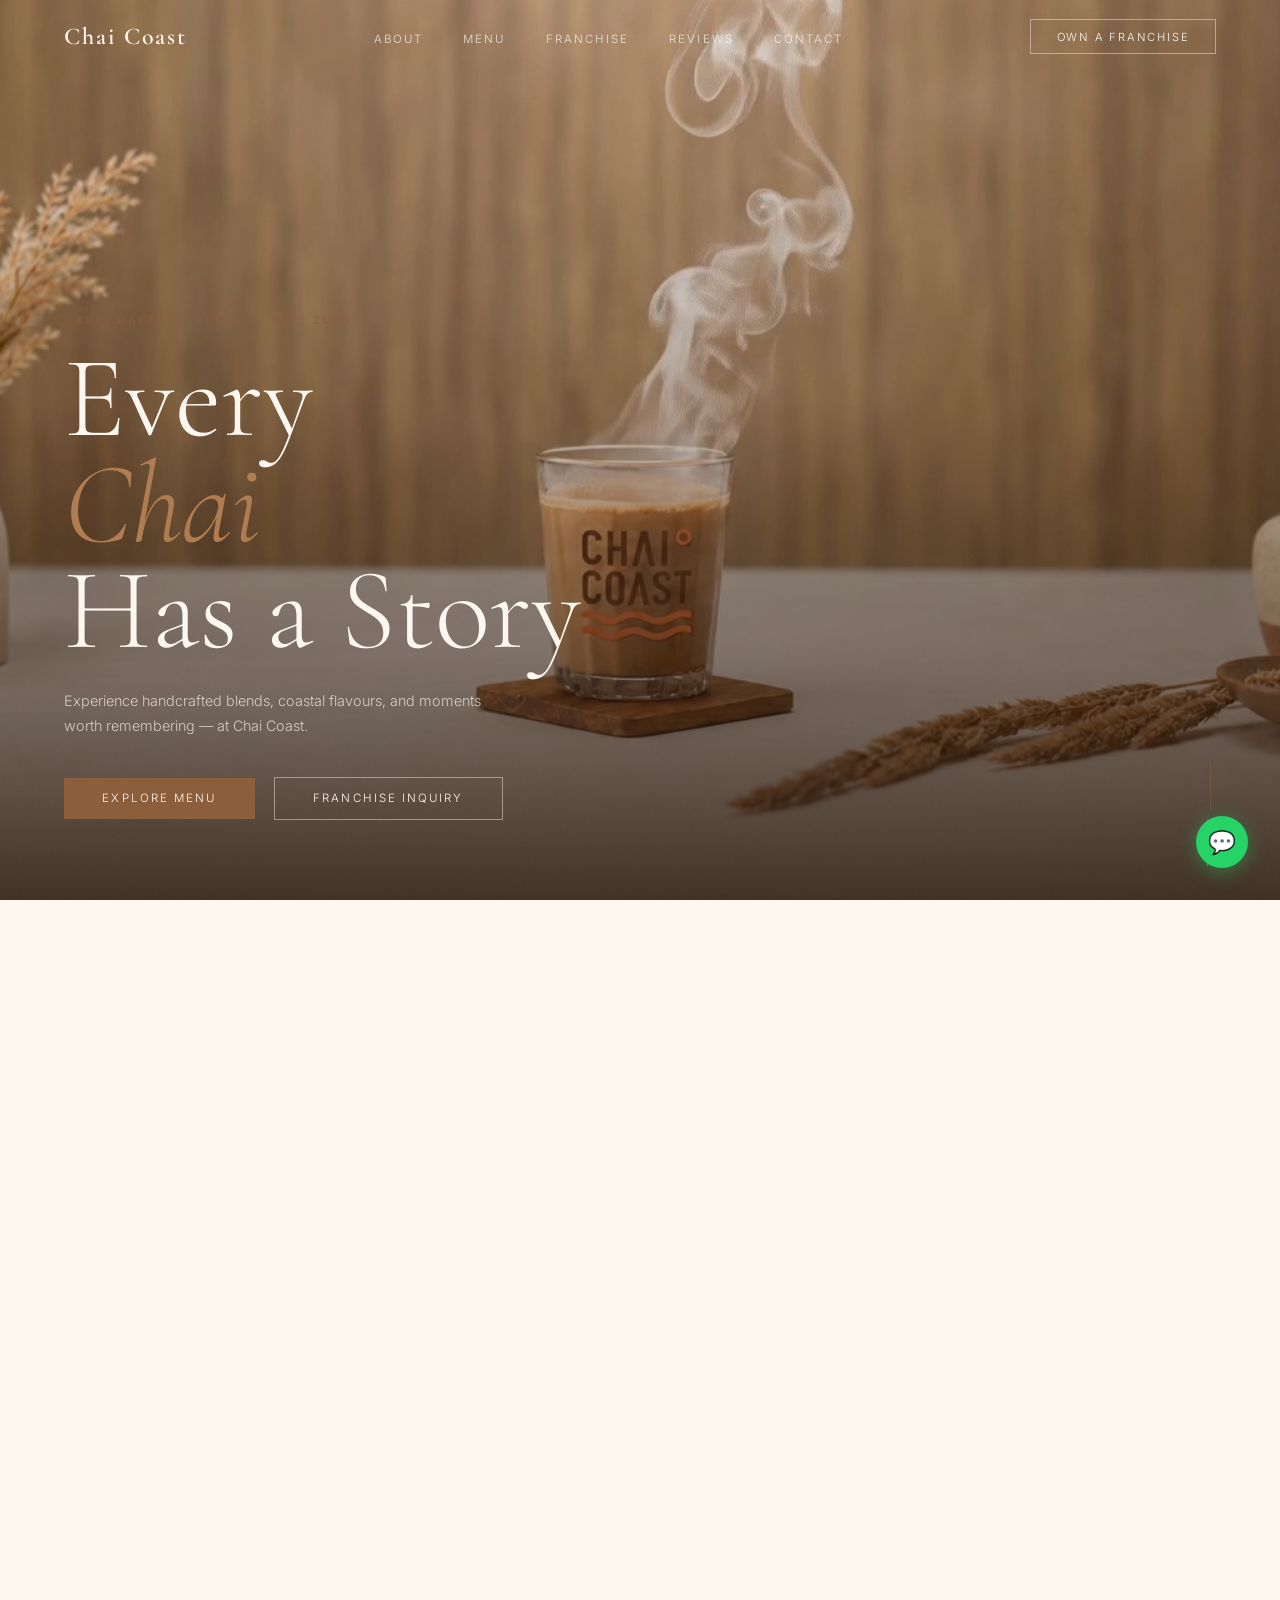
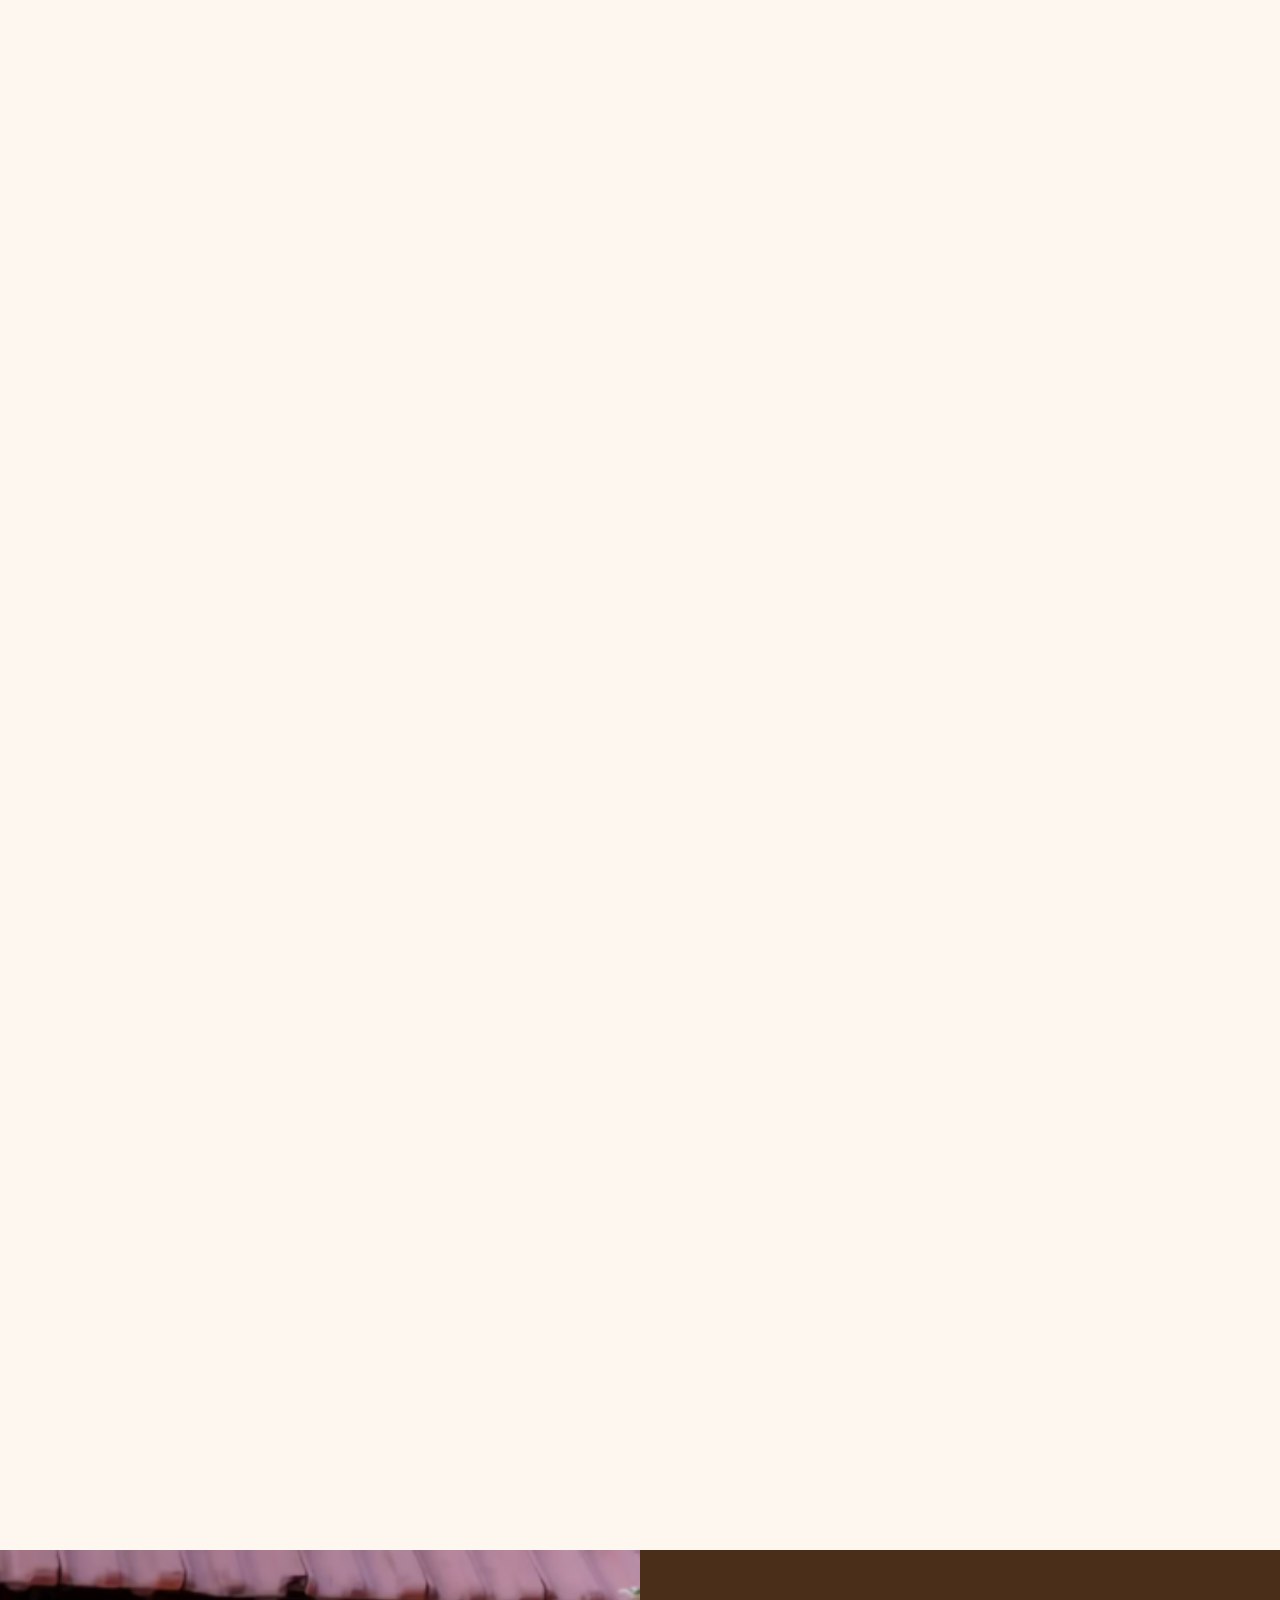
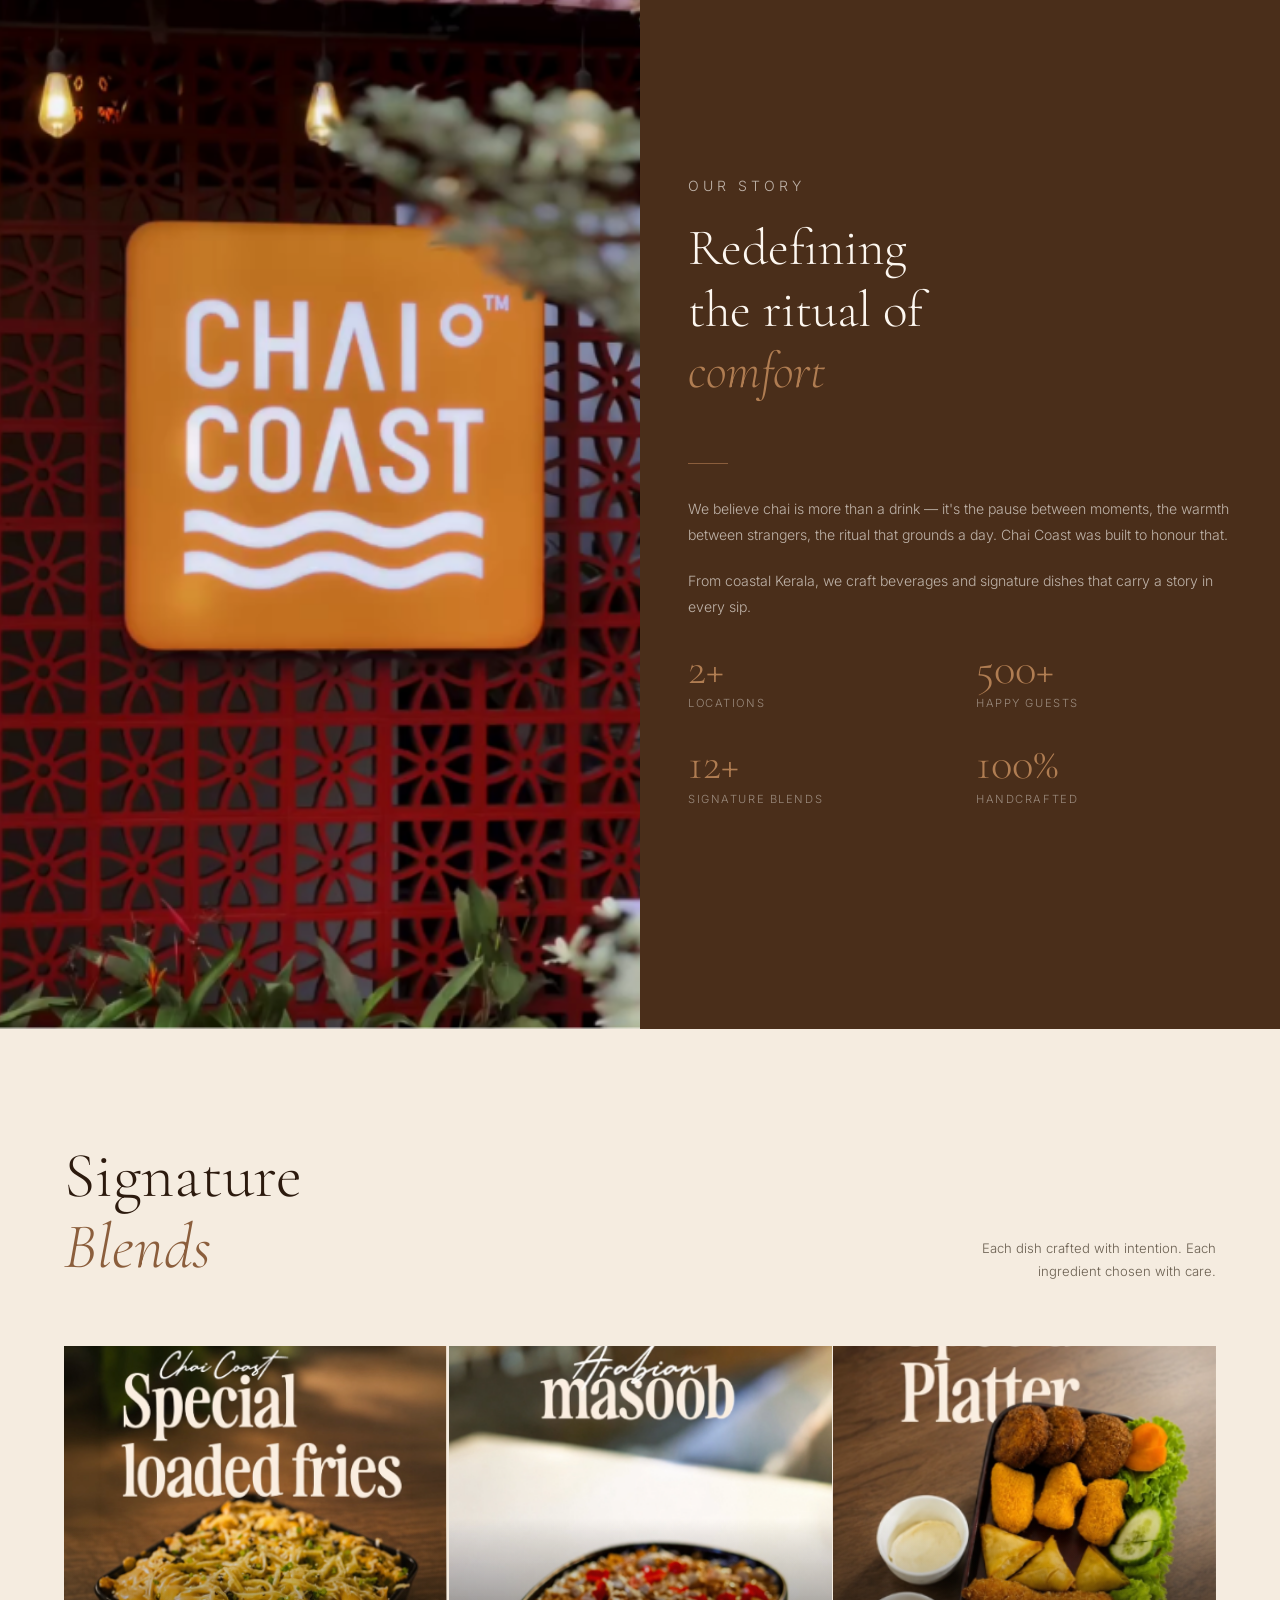
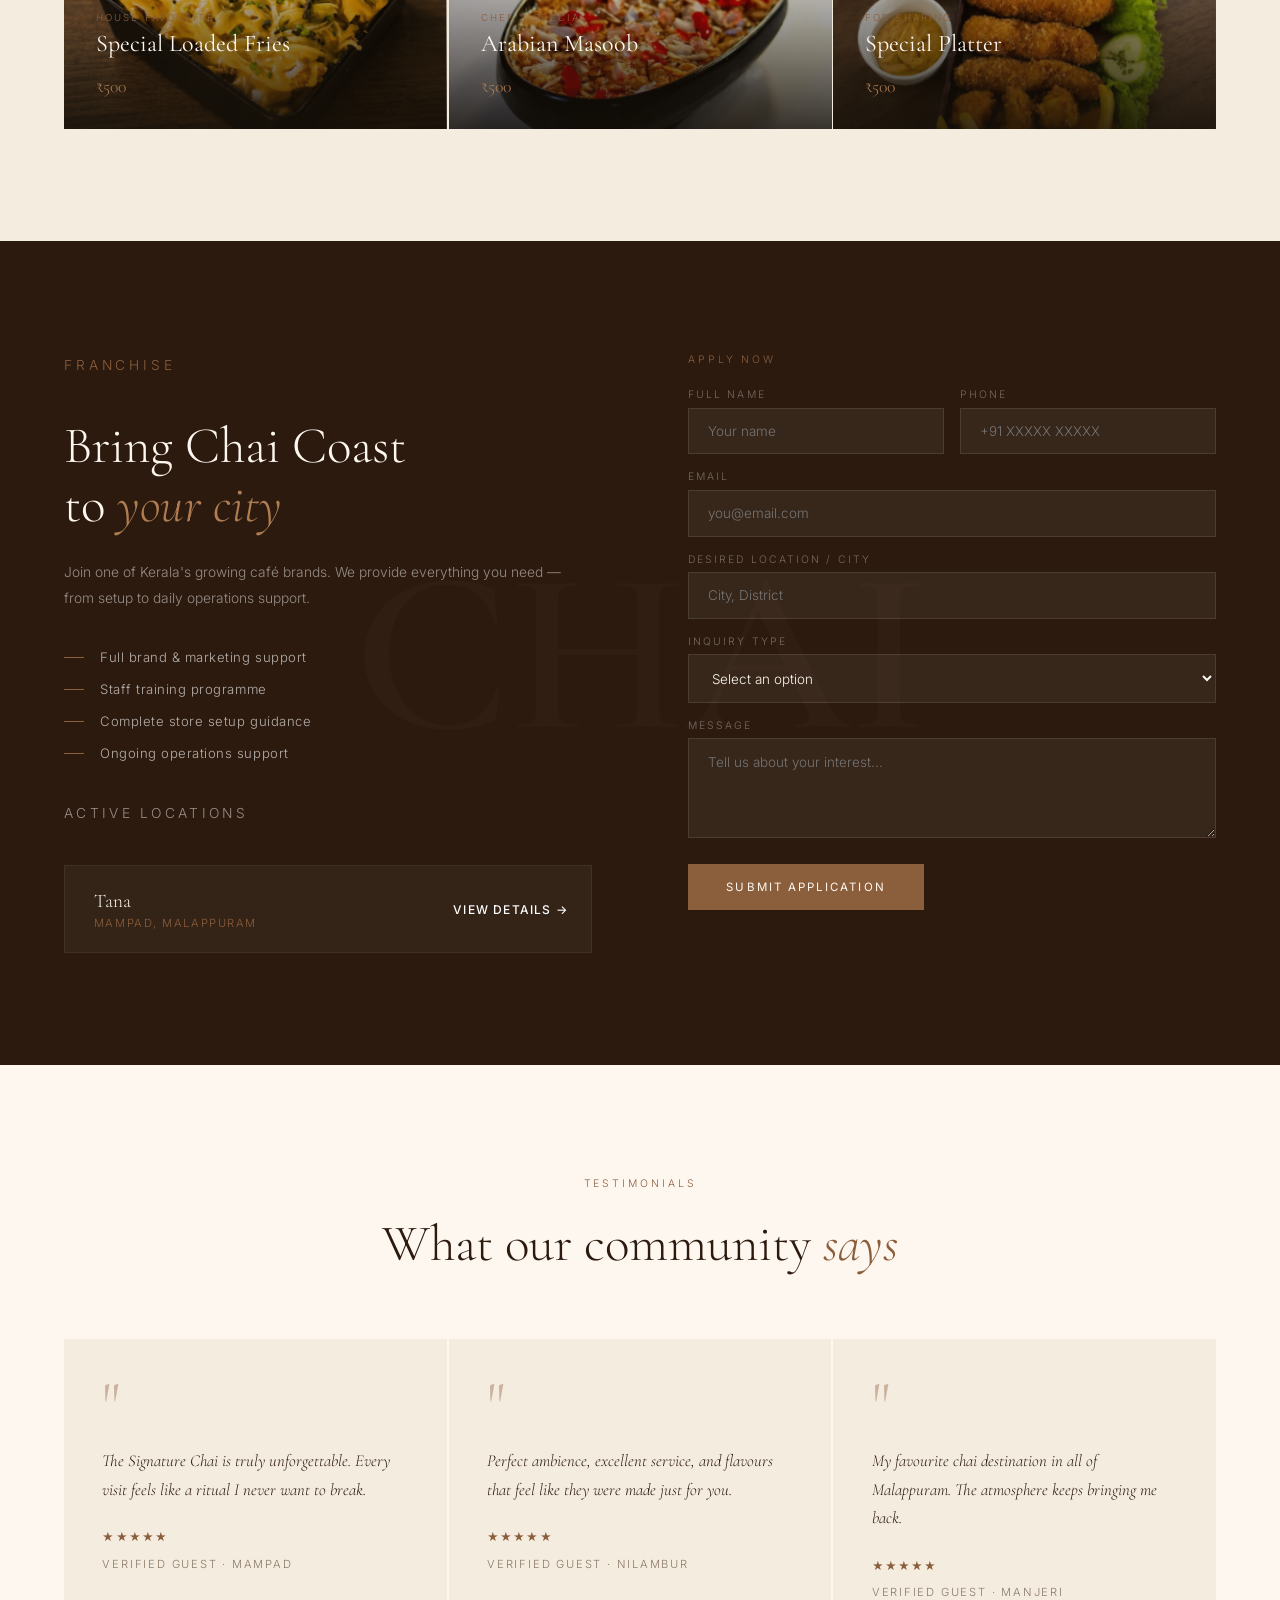
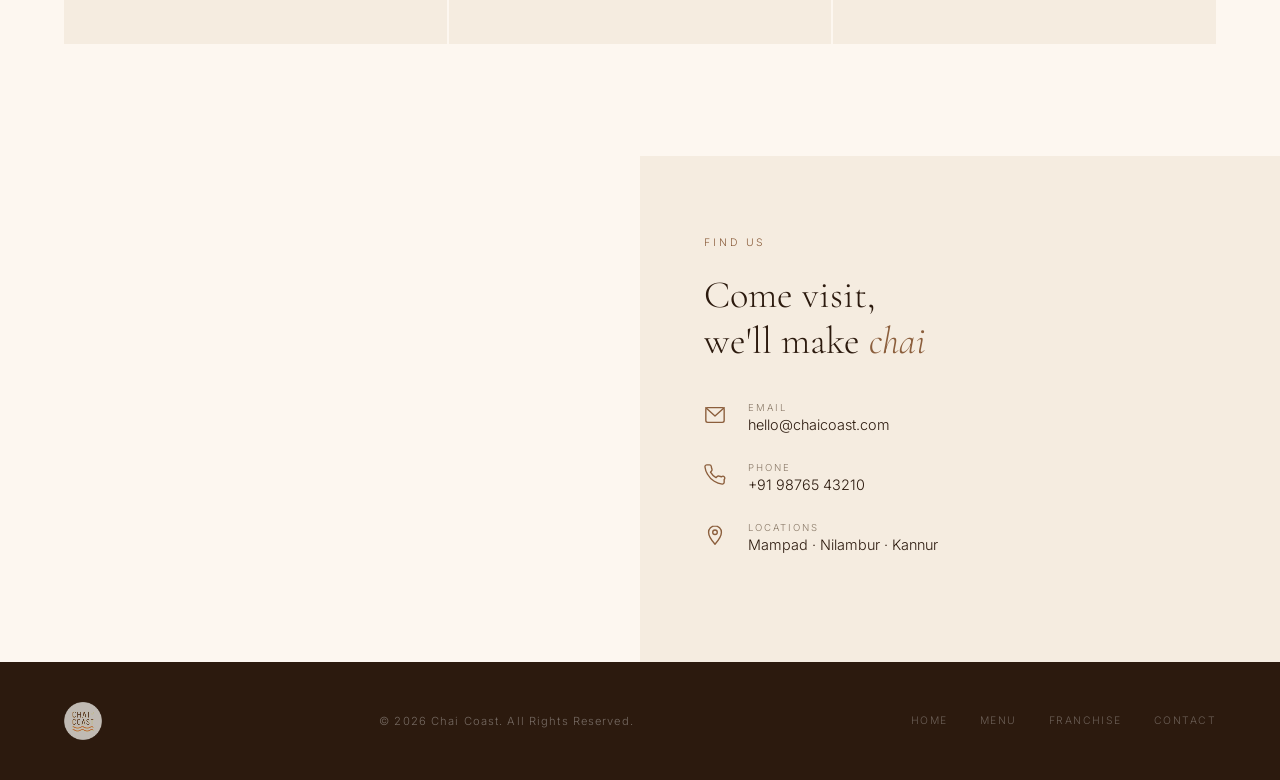
==== commit 134196f2: "Add steam scroll animation frames" ====
--- a/index.html
+++ b/index.html
@@ -32,24 +32,26 @@
 
 <!-- HERO -->
 <section id="home">
-  <div class="hero-bg">
-    <!-- ANIMATED HERO CANVAS -->
-    <canvas id="heroVideo"></canvas>
-    <div class="hero-photo-fallback"></div>
-  </div>
-  <div class="hero-grain"></div>
-  <div class="hero-content">
-    <p class="hero-eyebrow">Handcrafted · Kerala · Est. 2023</p>
-    <h1 class="hero-title">Every<br><em>Chai</em><br>Has a Story</h1>
-    <p class="hero-sub">Experience handcrafted blends, coastal flavours, and moments worth remembering — at Chai Coast.</p>
-    <div class="hero-actions">
-      <a href="#menu" class="btn-primary">Explore Menu</a>
-      <a href="#franchise" class="btn-ghost">Franchise Inquiry</a>
-    </div>
-  </div>
-  <div class="hero-scroll">
-    <div class="scroll-line"></div>
-    <span>Scroll</span>
+  <div class="hero-sticky">
+    <div class="hero-bg">
+      <!-- ANIMATED HERO CANVAS -->
+      <canvas id="heroVideo"></canvas>
+      <div class="hero-photo-fallback"></div>
+    </div>
+    <div class="hero-grain"></div>
+    <div class="hero-content">
+      <p class="hero-eyebrow">Handcrafted · Kerala · Est. 2023</p>
+      <h1 class="hero-title">Every<br><em>Chai</em><br>Has a Story</h1>
+      <p class="hero-sub">Experience handcrafted blends, coastal flavours, and moments worth remembering — at Chai Coast.</p>
+      <div class="hero-actions">
+        <a href="#menu" class="btn-primary">Explore Menu</a>
+        <a href="#franchise" class="btn-ghost">Franchise Inquiry</a>
+      </div>
+    </div>
+    <div class="hero-scroll">
+      <div class="scroll-line"></div>
+      <span>Scroll</span>
+    </div>
   </div>
 </section>
 
--- a/style.css
+++ b/style.css
@@ -185,6 +185,12 @@
 /* ── HERO ── */
 #home {
   position: relative;
+  height: 350vh;
+}
+
+.hero-sticky {
+  position: sticky;
+  top: 0;
   height: 100vh;
   min-height: 640px;
   display: flex;
@@ -200,15 +206,13 @@
   overflow: hidden;
 }
 
-/* Video fills the hero, same zoom animation */
+/* Video fills the hero */
 #heroVideo {
   position: absolute;
   inset: 0;
   width: 100%;
   height: 100%;
   object-fit: cover;
-  transform: scale(1.06);
-  animation: heroZoom 12s ease-out forwards;
   z-index: 0;
 }
 
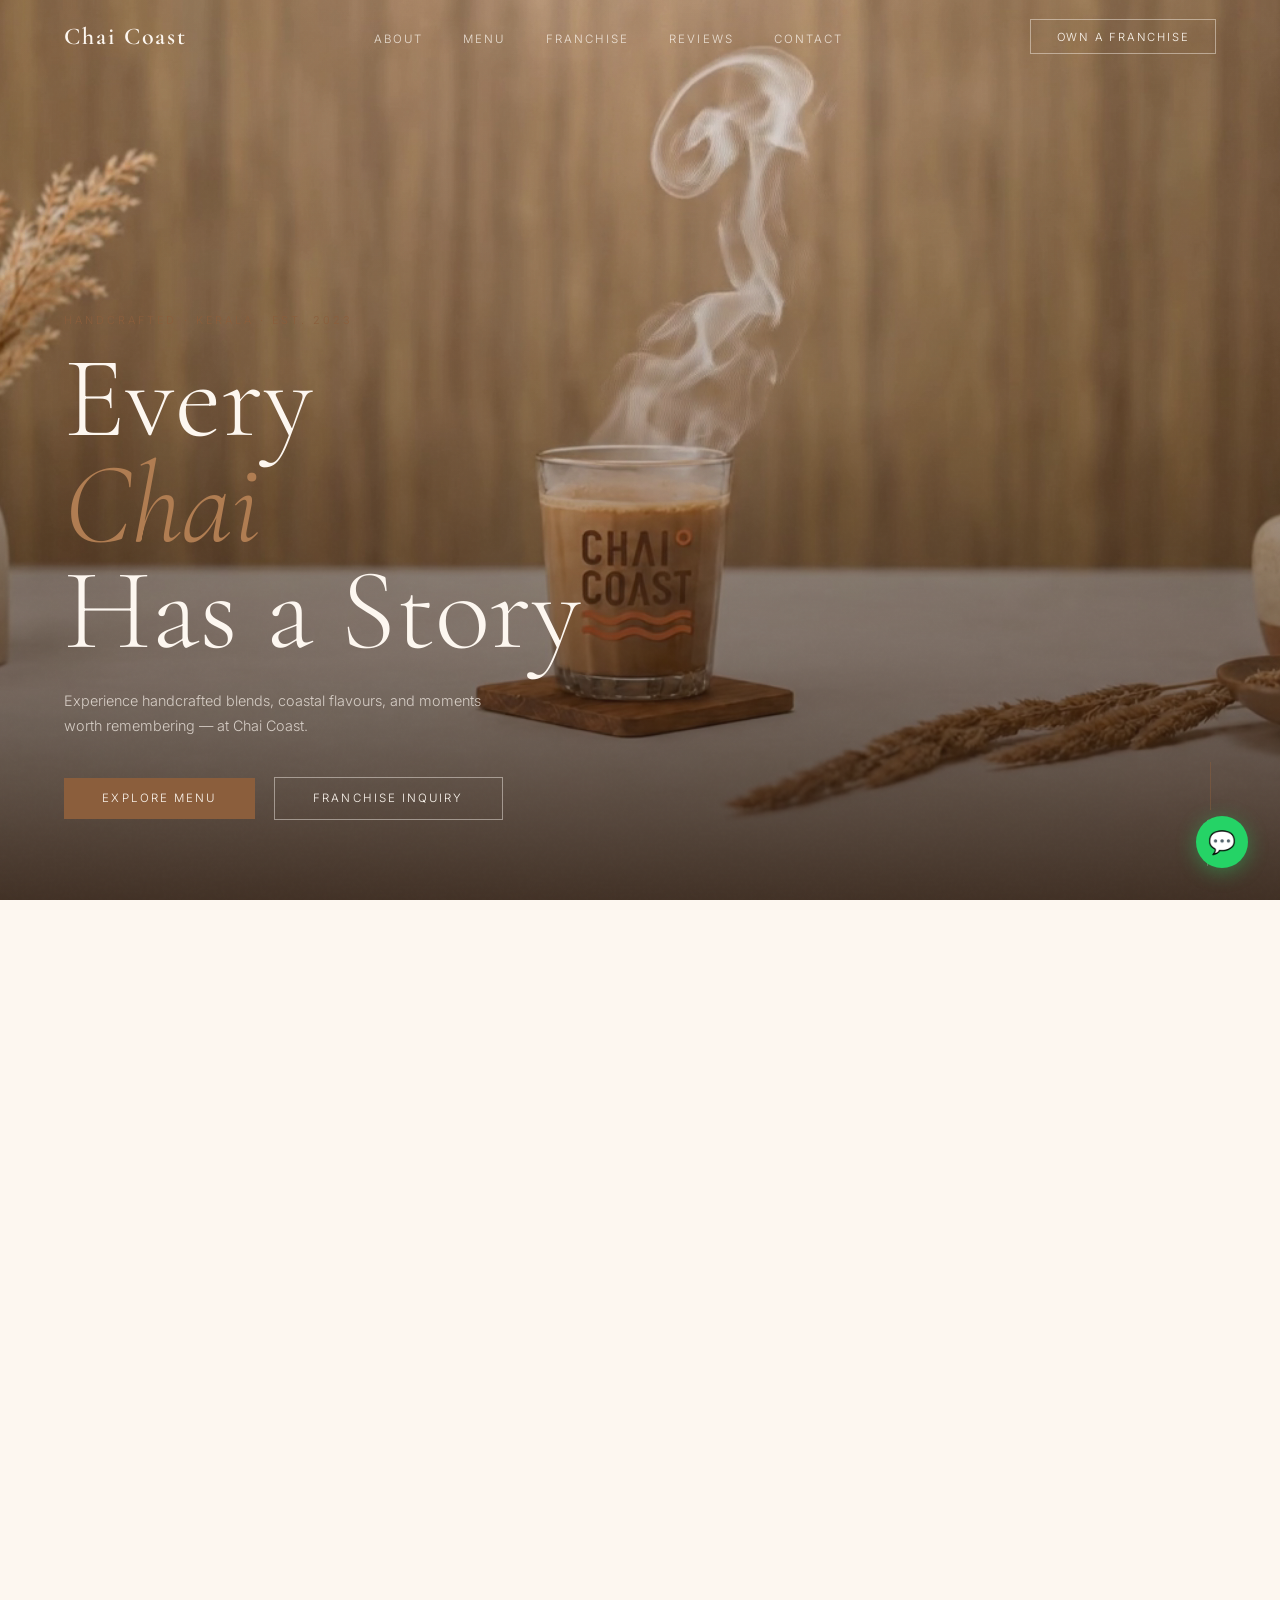
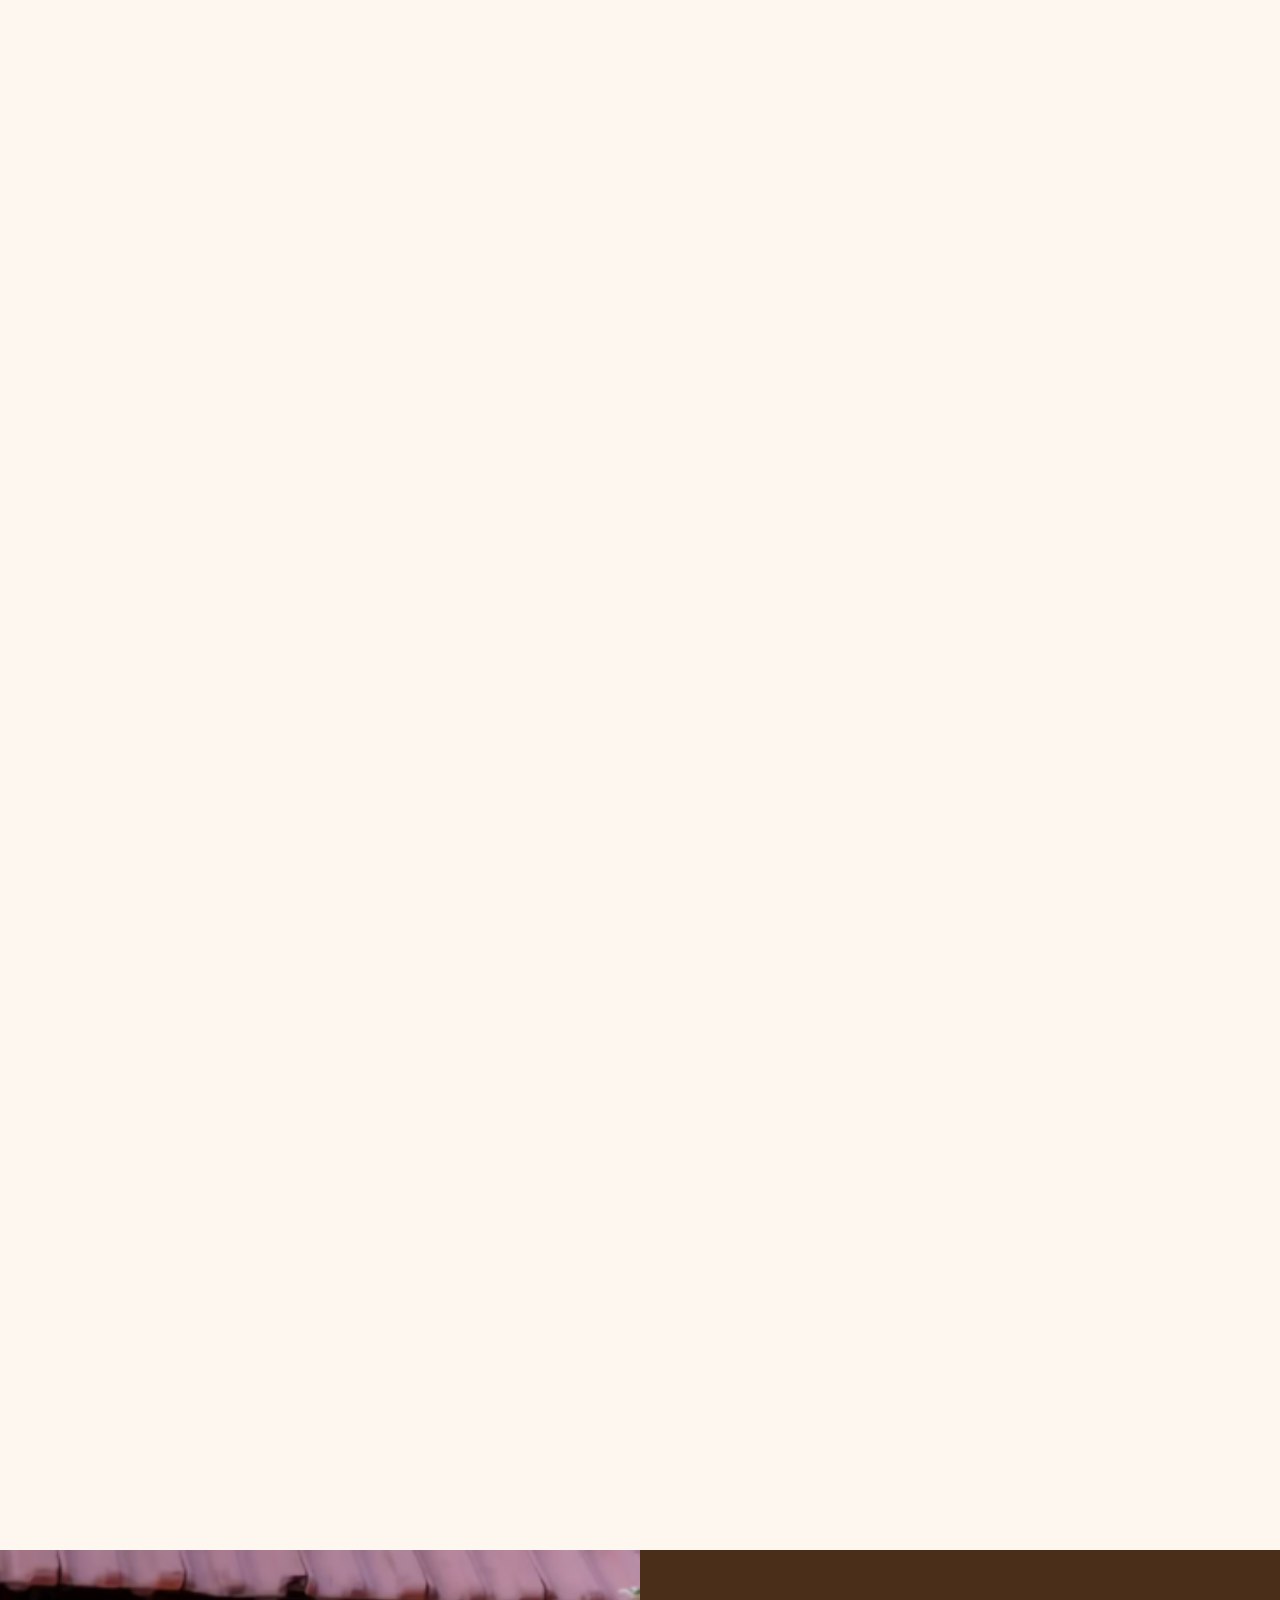
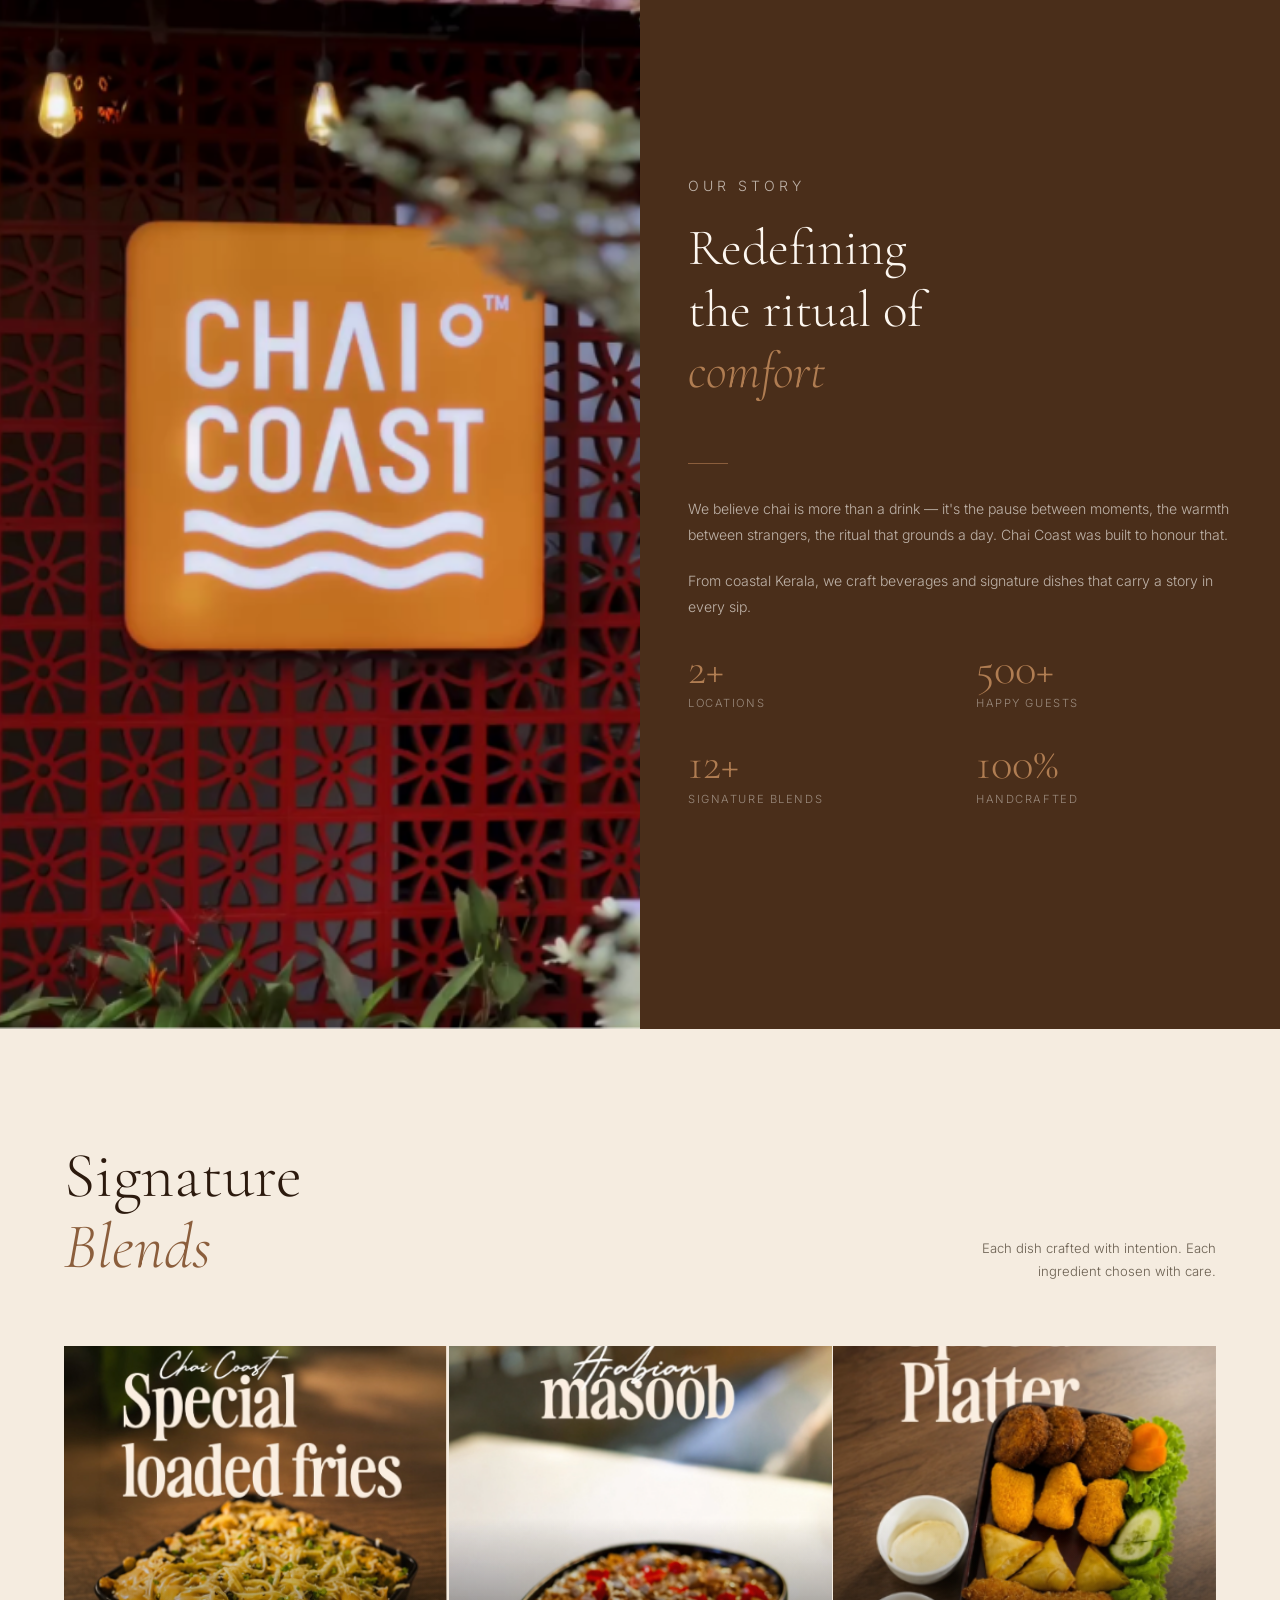
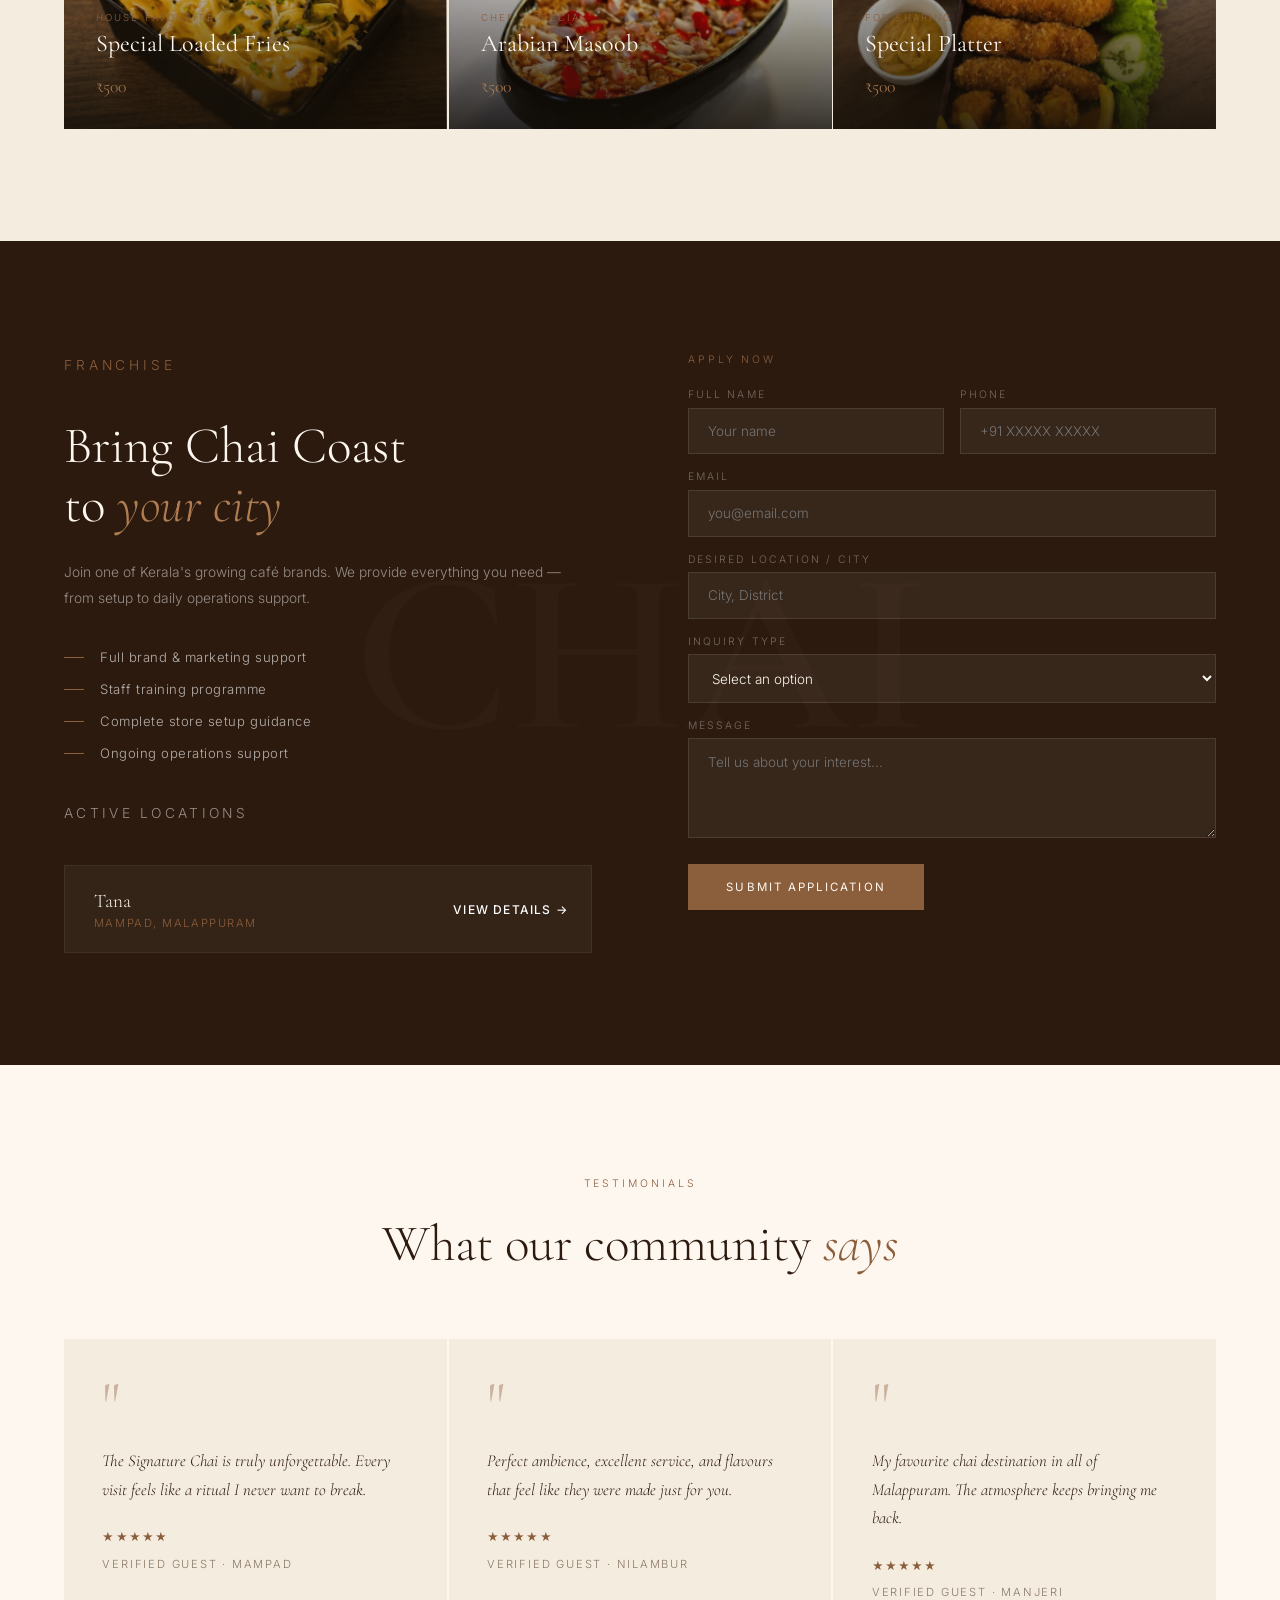
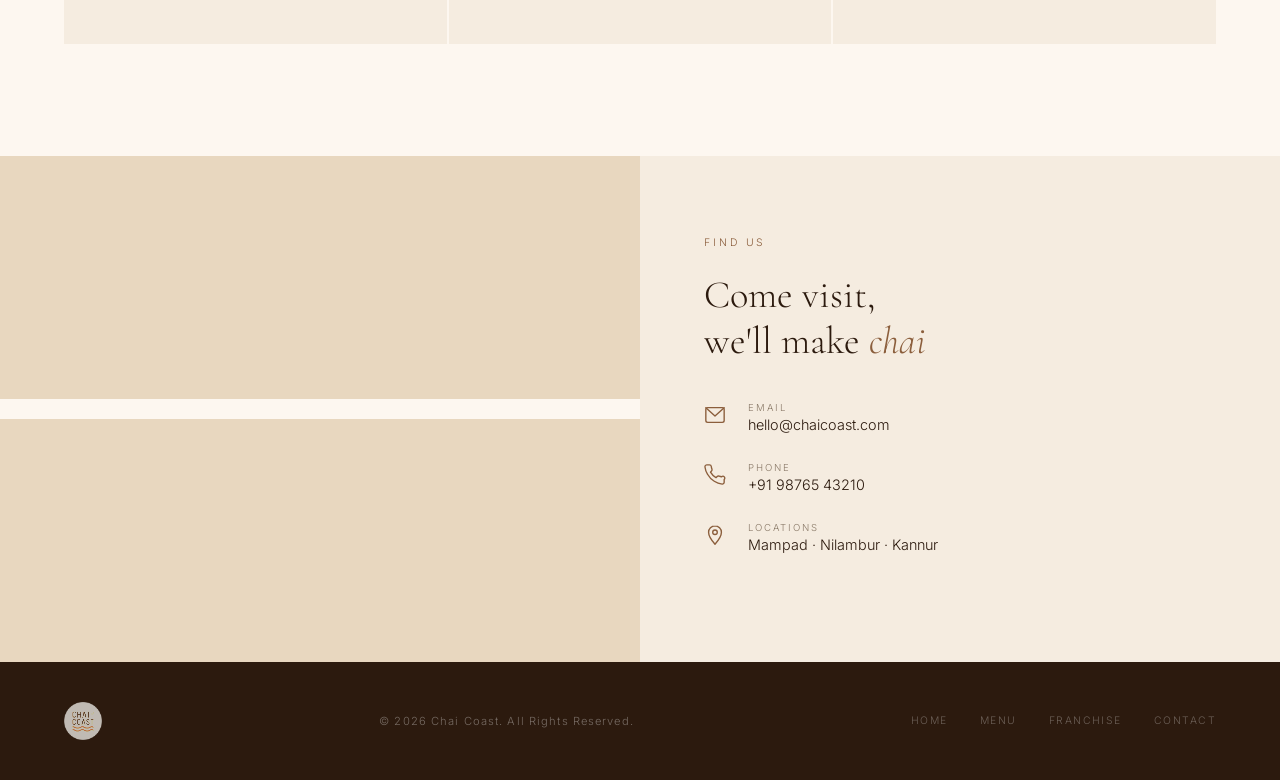
==== commit e9ca0bb6: "style: enhance lazy-loading for maps and improve scroll behavior for reduced motion preference" ====
--- a/index.html
+++ b/index.html
@@ -102,6 +102,7 @@
         <div class="menu-desc">Golden fries, rich cheese, our signature seasoning blend.</div>
         <div class="menu-price">₹500</div>
       </div>
+      
     </div>
     <div class="menu-item reveal reveal-delay-1">
       <img src="assets/masoob.png" alt="Arabian Masoob" loading="lazy"/>
@@ -112,6 +113,7 @@
         <div class="menu-price">₹500</div>
       </div>
     </div>
+
     <div class="menu-item reveal reveal-delay-2">
       <img src="assets/platter.png" alt="Special Platter" loading="lazy"/>
       <div class="menu-overlay">
@@ -224,10 +226,9 @@
 <!-- CONTACT -->
 <section id="contact">
   <div class="contact-map">
-    <iframe src="https://www.google.com/maps/embed?pb=!1m18!1m12!1m3!1d125239.6014397656!2d75.9116785972656!3d11.207044100000017!2m3!1f0!2f0!3f0!3m2!1i1024!2i768!4f13.1!3m3!1m2!1s0x3ba6470068281ad3%3A0x3e29abfb1c64a05d!2sChai%20Coast!5e0!3m2!1sen!2sin!4v1782662858120!5m2!1sen!2sin" width="600" height="450" style="border:0;" allowfullscreen="" loading="lazy" referrerpolicy="strict-origin-when-cross-origin"></iframe> <br>
-
-    <iframe src="https://www.google.com/maps/embed?pb=!1m14!1m8!1m3!1d125227.7801164108!2d76.1259842!3d11.2343068!3m2!1i1024!2i768!4f13.1!3m3!1m2!1s0x3ba63b0007d4625d%3A0xbb1d9c27f90fe543!2sChai%20Coast!5e0!3m2!1sen!2sin!4v1782662757351!5m2!1sen!2sin" 
-    width="600" height="450" style="border:0;" allowfullscreen="" loading="lazy" referrerpolicy="strict-origin-when-cross-origin"></iframe>
+    <iframe class="lazy-map" src="about:blank" data-src="https://www.google.com/maps/embed?pb=!1m18!1m12!1m3!1d125239.6014397656!2d75.9116785972656!3d11.207044100000017!2m3!1f0!2f0!3f0!3m2!1i1024!2i768!4f13.1!3m3!1m2!1s0x3ba6470068281ad3%3A0x3e29abfb1c64a05d!2sChai%20Coast!5e0!3m2!1sen!2sin!4v1782662858120!5m2!1sen!2sin" width="600" height="450" style="border:0;" allowfullscreen="" loading="lazy" referrerpolicy="strict-origin-when-cross-origin"></iframe> <br>
+
+    <iframe class="lazy-map" src="about:blank" data-src="https://www.google.com/maps/embed?pb=!1m14!1m8!1m3!1d125227.7801164108!2d76.1259842!3d11.2343068!3m2!1i1024!2i768!4f13.1!3m3!1m2!1s0x3ba63b0007d4625d%3A0xbb1d9c27f90fe543!2sChai%20Coast!5e0!3m2!1sen!2sin!4v1782662757351!5m2!1sen!2sin" width="600" height="450" style="border:0;" allowfullscreen="" loading="lazy" referrerpolicy="strict-origin-when-cross-origin"></iframe>
   </div>
   <div class="contact-info">
     <p class="section-label reveal">Find Us</p>
--- a/style.css
+++ b/style.css
@@ -14,12 +14,27 @@
   --gold-lt: #b07d52;
   --sage: #4a2e1a;
   --white: #fdf7f0;
-  --f-display: 'Cormorant Garamond', Georgia, serif;
-  --f-body: 'Inter', system-ui, sans-serif;
+  --f-display: "Cormorant Garamond", Georgia, serif;
+  --f-body: "Inter", system-ui, sans-serif;
 }
 
 html {
   scroll-behavior: smooth;
+}
+
+@media (prefers-reduced-motion: reduce) {
+  html {
+    scroll-behavior: auto;
+  }
+
+  *,
+  *::before,
+  *::after {
+    animation-duration: 0.01ms !important;
+    animation-iteration-count: 1 !important;
+    transition-duration: 0.01ms !important;
+    scroll-behavior: auto !important;
+  }
 }
 
 body {
@@ -29,7 +44,6 @@
   font-weight: 300;
   overflow-x: hidden;
 }
-
 
 /* ── LOGO IMAGE ── */
 .logo-img {
@@ -81,7 +95,10 @@
   display: flex;
   align-items: center;
   justify-content: space-between;
-  transition: background 0.4s, backdrop-filter 0.4s, box-shadow 0.4s;
+  transition:
+    background-color 0.4s,
+    backdrop-filter 0.4s,
+    box-shadow 0.4s;
 }
 
 nav.scrolled {
@@ -221,23 +238,28 @@
   position: absolute;
   inset: 0;
   z-index: 1;
-  background: url('chai-cup-hero.jpeg') center/cover no-repeat;
+  background: url("chai-cup-hero.jpeg") center/cover no-repeat;
   transform: scale(1.06);
   animation: heroZoom 12s ease-out forwards;
 }
 
 /* When video loads successfully, hide the photo */
-#heroVideo:not([error])~.hero-photo-fallback {
+#heroVideo:not([error]) ~ .hero-photo-fallback {
   display: none;
 }
 
 /* Dark-brown-to-transparent gradient overlay on top of both */
 .hero-bg::after {
-  content: '';
+  content: "";
   position: absolute;
   inset: 0;
   z-index: 2;
-  background: linear-gradient(to top, rgba(44, 26, 14, 0.88) 0%, rgba(44, 26, 14, 0.2) 55%, rgba(44, 26, 14, 0.05) 100%);
+  background: linear-gradient(
+    to top,
+    rgba(44, 26, 14, 0.88) 0%,
+    rgba(44, 26, 14, 0.2) 55%,
+    rgba(44, 26, 14, 0.05) 100%
+  );
 }
 
 @keyframes heroZoom {
@@ -246,7 +268,7 @@
   }
 
   to {
-    transform: scale(1.00);
+    transform: scale(1);
   }
 }
 
@@ -322,7 +344,9 @@
   letter-spacing: 0.18em;
   text-transform: uppercase;
   text-decoration: none;
-  transition: background 0.3s, transform 0.2s;
+  transition:
+    background 0.3s,
+    transform 0.2s;
 }
 
 .btn-primary:hover {
@@ -339,7 +363,9 @@
   letter-spacing: 0.18em;
   text-transform: uppercase;
   text-decoration: none;
-  transition: border-color 0.3s, background 0.3s;
+  transition:
+    border-color 0.3s,
+    background 0.3s;
 }
 
 .btn-ghost:hover {
@@ -377,7 +403,6 @@
 }
 
 @keyframes scrollPulse {
-
   0%,
   100% {
     transform: scaleY(1);
@@ -542,7 +567,11 @@
 .menu-overlay {
   position: absolute;
   inset: 0;
-  background: linear-gradient(to top, rgba(20, 15, 8, 0.85) 0%, transparent 55%);
+  background: linear-gradient(
+    to top,
+    rgba(20, 15, 8, 0.85) 0%,
+    transparent 55%
+  );
   display: flex;
   flex-direction: column;
   justify-content: flex-end;
@@ -551,7 +580,11 @@
 }
 
 .menu-item:hover .menu-overlay {
-  background: linear-gradient(to top, rgba(20, 15, 8, 0.92) 0%, rgba(20, 15, 8, 0.2) 60%);
+  background: linear-gradient(
+    to top,
+    rgba(20, 15, 8, 0.92) 0%,
+    rgba(20, 15, 8, 0.2) 60%
+  );
 }
 
 .menu-tag {
@@ -578,7 +611,9 @@
   margin-bottom: 0.8rem;
   max-height: 0;
   overflow: hidden;
-  transition: max-height 0.4s ease, opacity 0.4s ease;
+  transition:
+    max-height 0.4s ease,
+    opacity 0.4s ease;
   opacity: 0;
 }
 
@@ -667,7 +702,7 @@
 }
 
 .perks li::before {
-  content: '';
+  content: "";
   width: 20px;
   height: 1px;
   background: var(--gold);
@@ -696,7 +731,9 @@
   background: rgba(255, 255, 255, 0.04);
   border: 1px solid rgba(255, 255, 255, 0.06);
   padding: 1.4rem 1.8rem;
-  transition: background 0.3s, border-color 0.3s;
+  transition:
+    background 0.3s,
+    border-color 0.3s;
 }
 
 .loc-card:hover {
@@ -749,7 +786,9 @@
   font-size: 0.84rem;
   font-weight: 300;
   outline: none;
-  transition: border-color 0.3s, background 0.3s;
+  transition:
+    border-color 0.3s,
+    background 0.3s;
   width: 100%;
 }
 
@@ -787,7 +826,9 @@
   text-transform: uppercase;
   border: none;
   cursor: pointer;
-  transition: background-color 0.3s, transform 0.2s;
+  transition:
+    background-color 0.3s,
+    transform 0.2s;
   align-self: flex-start;
 }
 
@@ -980,6 +1021,8 @@
   border: none;
   display: block;
   filter: sepia(20%) contrast(90%);
+  min-height: 220px;
+  background: #e7d8c4;
 }
 
 .contact-info {
@@ -1089,8 +1132,6 @@
   color: var(--gold);
 }
 
-
-
 /* ── WHATSAPP ── */
 .wa-btn {
   position: fixed;
@@ -1099,7 +1140,7 @@
   z-index: 99;
   width: 52px;
   height: 52px;
-  background: #25D366;
+  background: #25d366;
   border-radius: 50%;
   display: flex;
   align-items: center;
@@ -1107,7 +1148,9 @@
   box-shadow: 0 4px 20px rgba(37, 211, 102, 0.4);
   text-decoration: none;
   font-size: 1.4rem;
-  transition: transform 0.3s, box-shadow 0.3s;
+  transition:
+    transform 0.3s,
+    box-shadow 0.3s;
 }
 
 .wa-btn:hover {
@@ -1130,7 +1173,9 @@
   justify-content: center;
   cursor: pointer;
   opacity: 0;
-  transition: opacity 0.3s, background 0.3s;
+  transition:
+    opacity 0.3s,
+    background 0.3s;
   font-size: 0.8rem;
   color: var(--white);
 }
@@ -1159,7 +1204,9 @@
 .reveal {
   opacity: 0;
   transform: translateY(32px);
-  transition: opacity 0.7s ease, transform 0.7s ease;
+  transition:
+    opacity 0.7s ease,
+    transform 0.7s ease;
 }
 
 .reveal.visible {
@@ -1221,7 +1268,30 @@
   }
 
   #home {
+    height: 400vh; /* a bit more scroll space on mobile */
+  }
+
+  .hero-sticky {
     padding: 0 1.5rem 4rem;
+  }
+
+  .hero-title {
+    font-size: clamp(2.8rem, 12vw, 4rem);
+  }
+
+  .hero-actions {
+    flex-direction: column;
+    align-items: stretch;
+    gap: 1rem;
+  }
+
+  .btn-primary,
+  .btn-ghost {
+    text-align: center;
+  }
+
+  .hero-sub {
+    font-size: 0.95rem;
   }
 
   #about {
@@ -1234,6 +1304,14 @@
 
   .about-text {
     padding: 3.5rem 1.8rem;
+  }
+
+  .about-stats {
+    gap: 1.5rem;
+  }
+
+  .stat-num {
+    font-size: 2.2rem;
   }
 
   #menu {
@@ -1248,6 +1326,7 @@
 
   .menu-header p {
     text-align: left;
+    max-width: 100%;
   }
 
   .menu-grid {
@@ -1285,6 +1364,10 @@
 
   .contact-map {
     min-height: 280px;
+  }
+
+  .contact-item-val {
+    font-size: 0.8rem;
   }
 
   .contact-info {
@@ -1300,15 +1383,43 @@
 
   .footer-links {
     justify-content: center;
+    flex-wrap: wrap;
+    gap: 1rem;
+  }
+}
+
+@media (max-width: 480px) {
+  .hero-title {
+    font-size: 2.8rem;
+  }
+
+  nav {
+    padding: 1rem;
+  }
+
+  .hero-sticky {
+    padding: 0 1.2rem 3rem;
+  }
+
+  .franchise-bg-text {
+    font-size: 25vw;
+  }
+
+  .about-stats {
+    grid-template-columns: 1fr;
+    text-align: center;
+  }
+
+  .stat-label {
+    margin-top: 0.1rem;
   }
 }
 
 @media (prefers-reduced-motion: reduce) {
-
   *,
   *::before,
   *::after {
     animation: none !important;
     transition: none !important;
   }
-}+}
